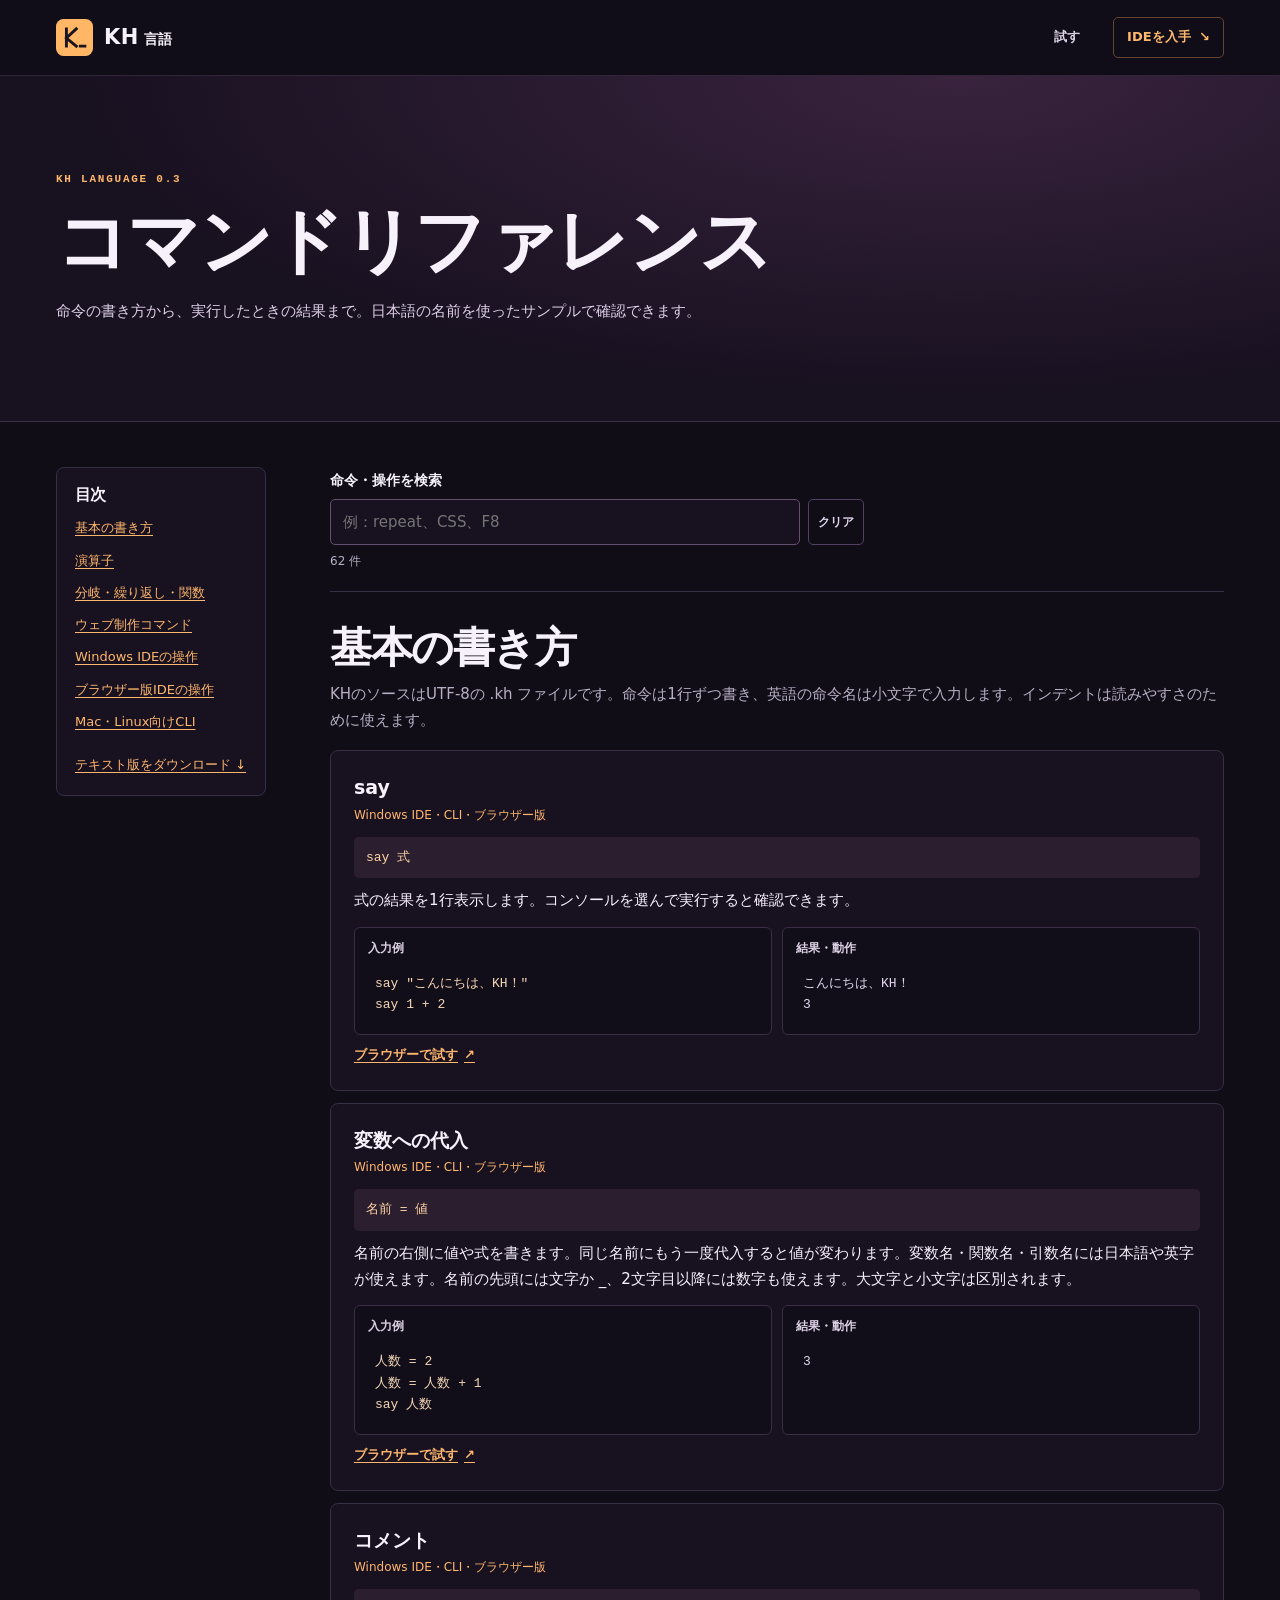
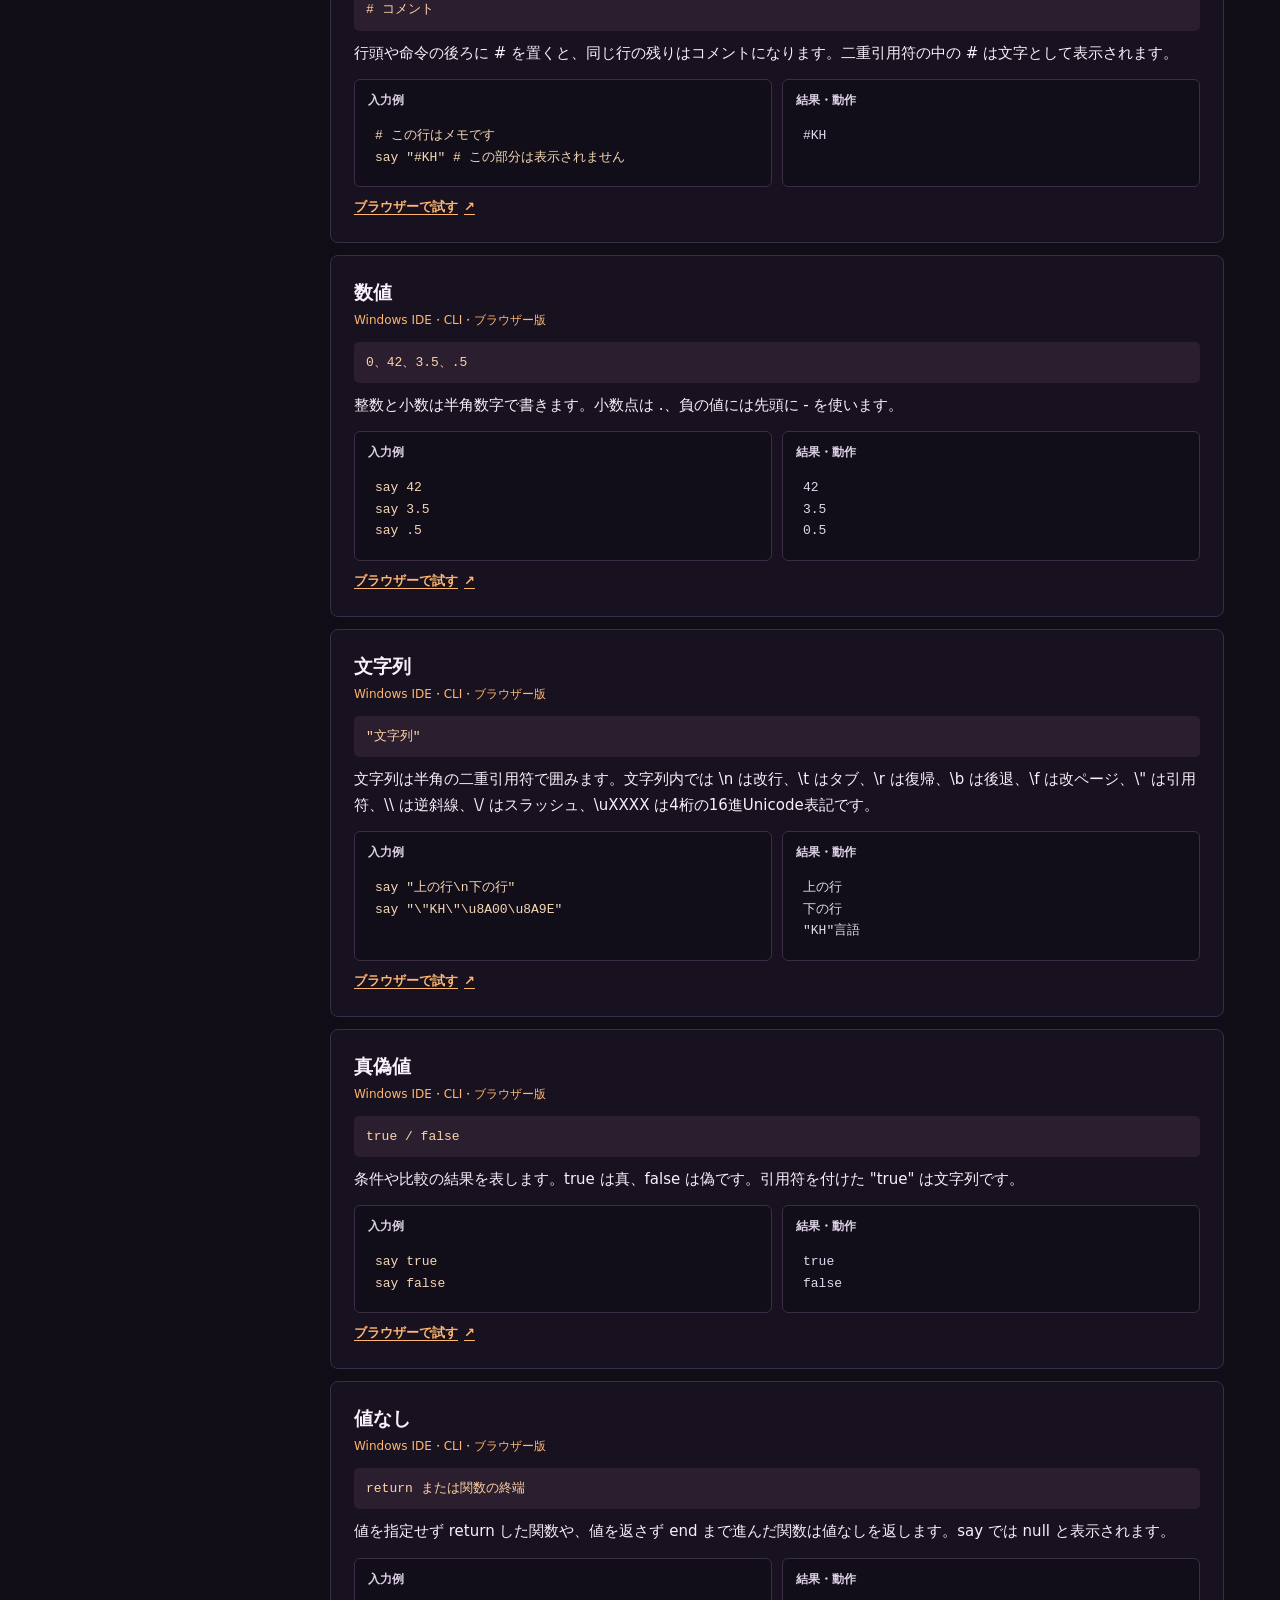
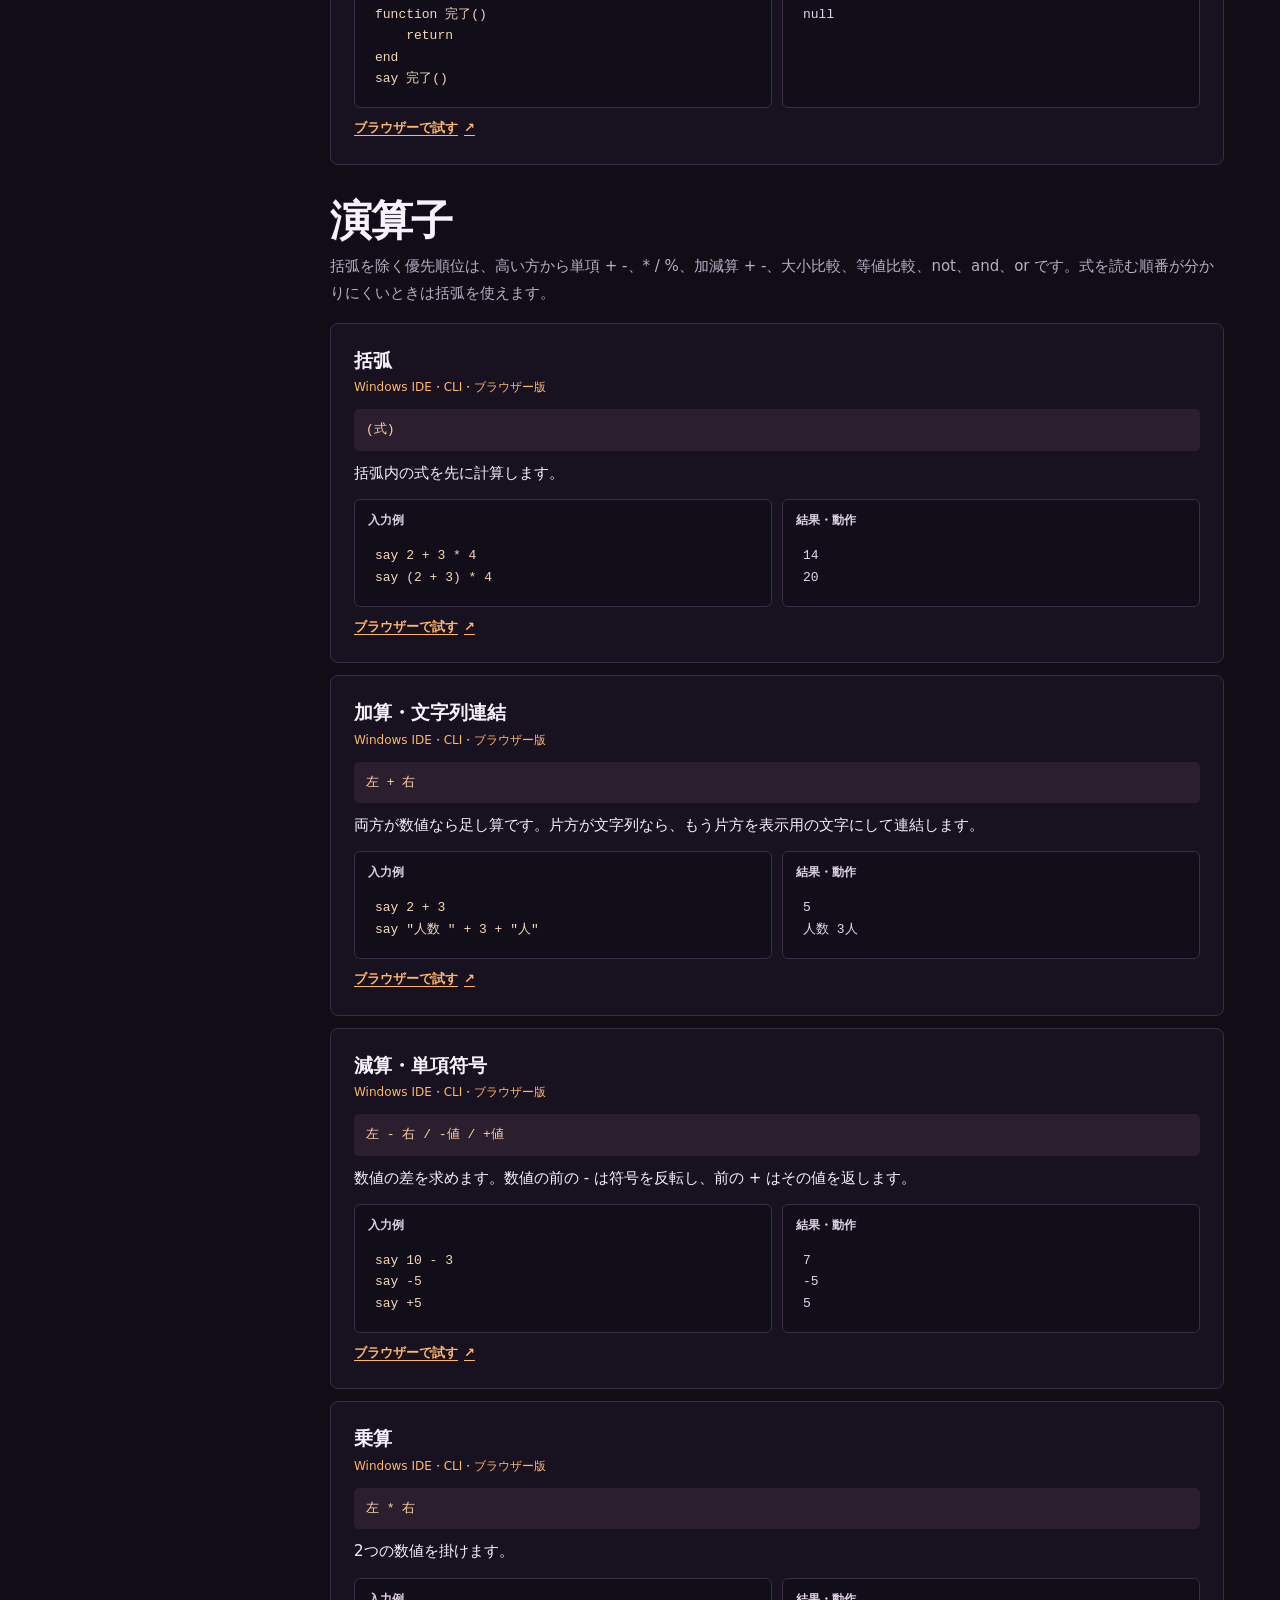
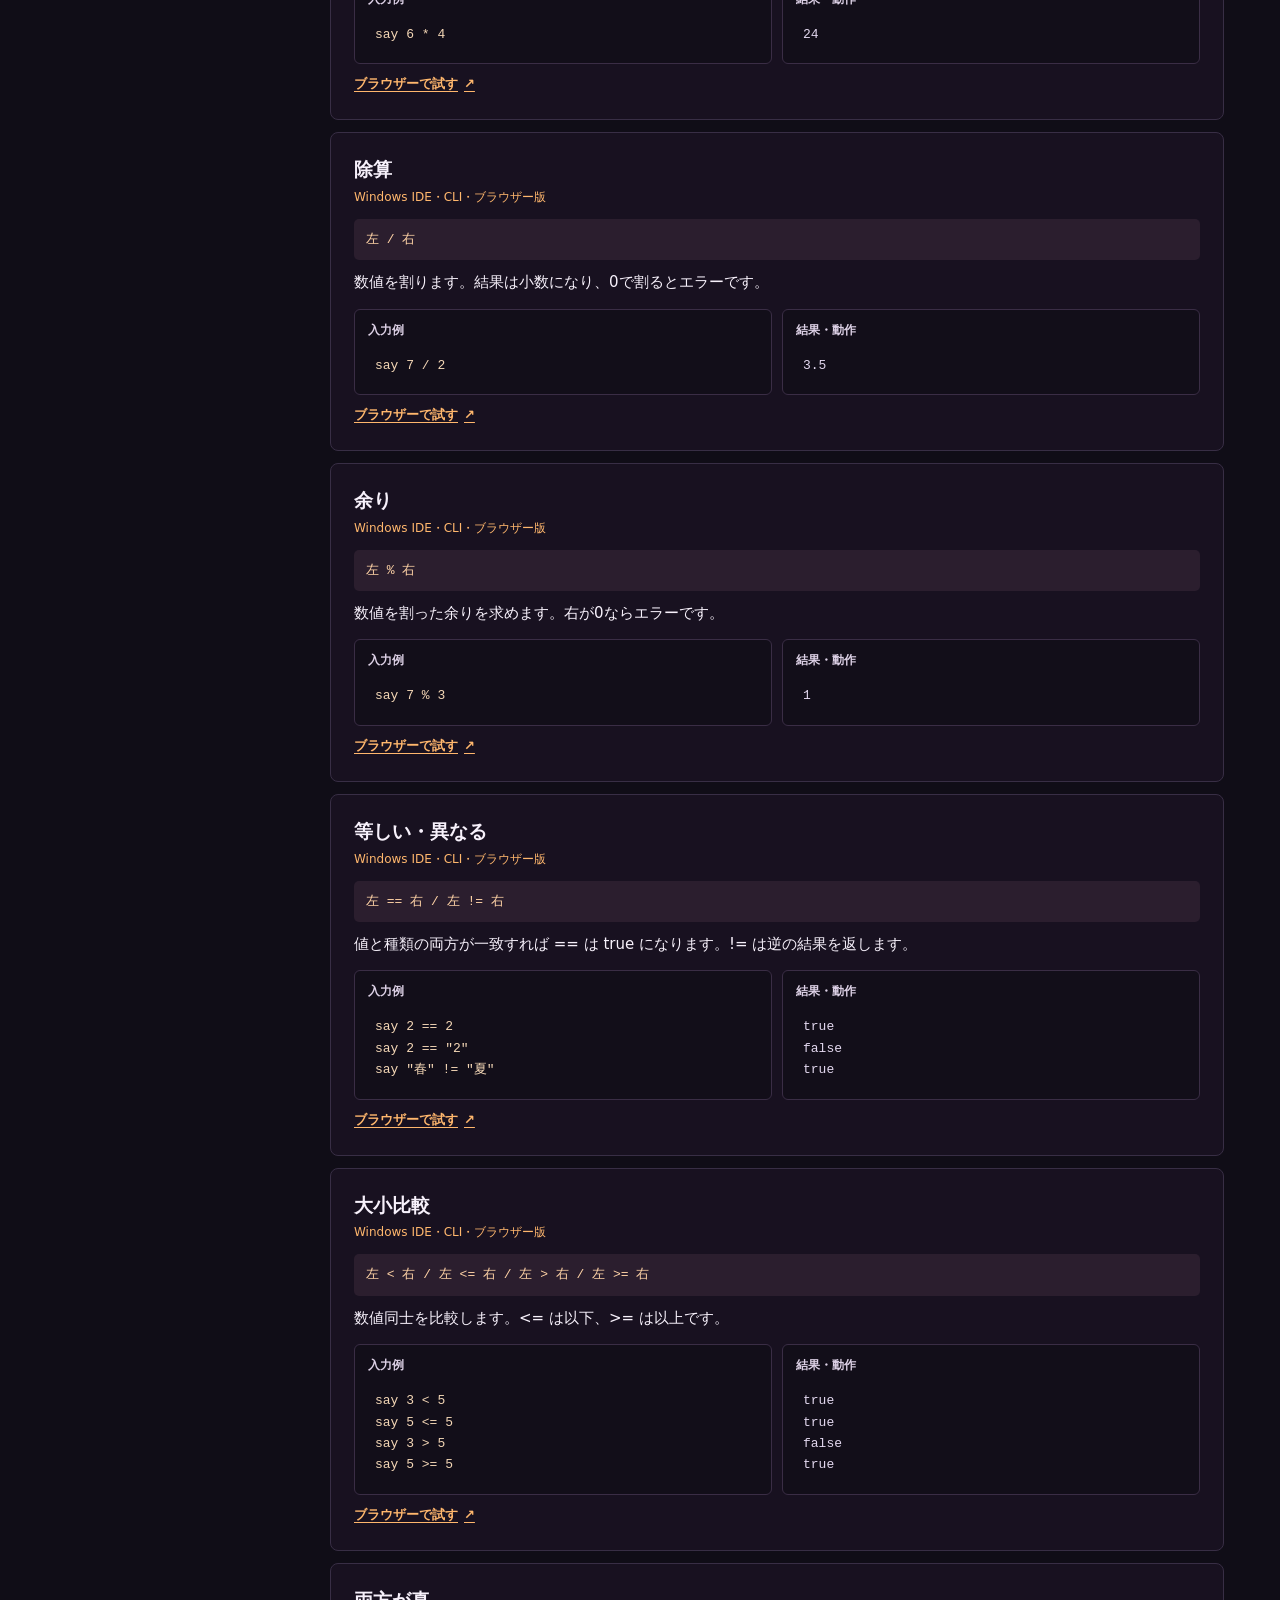
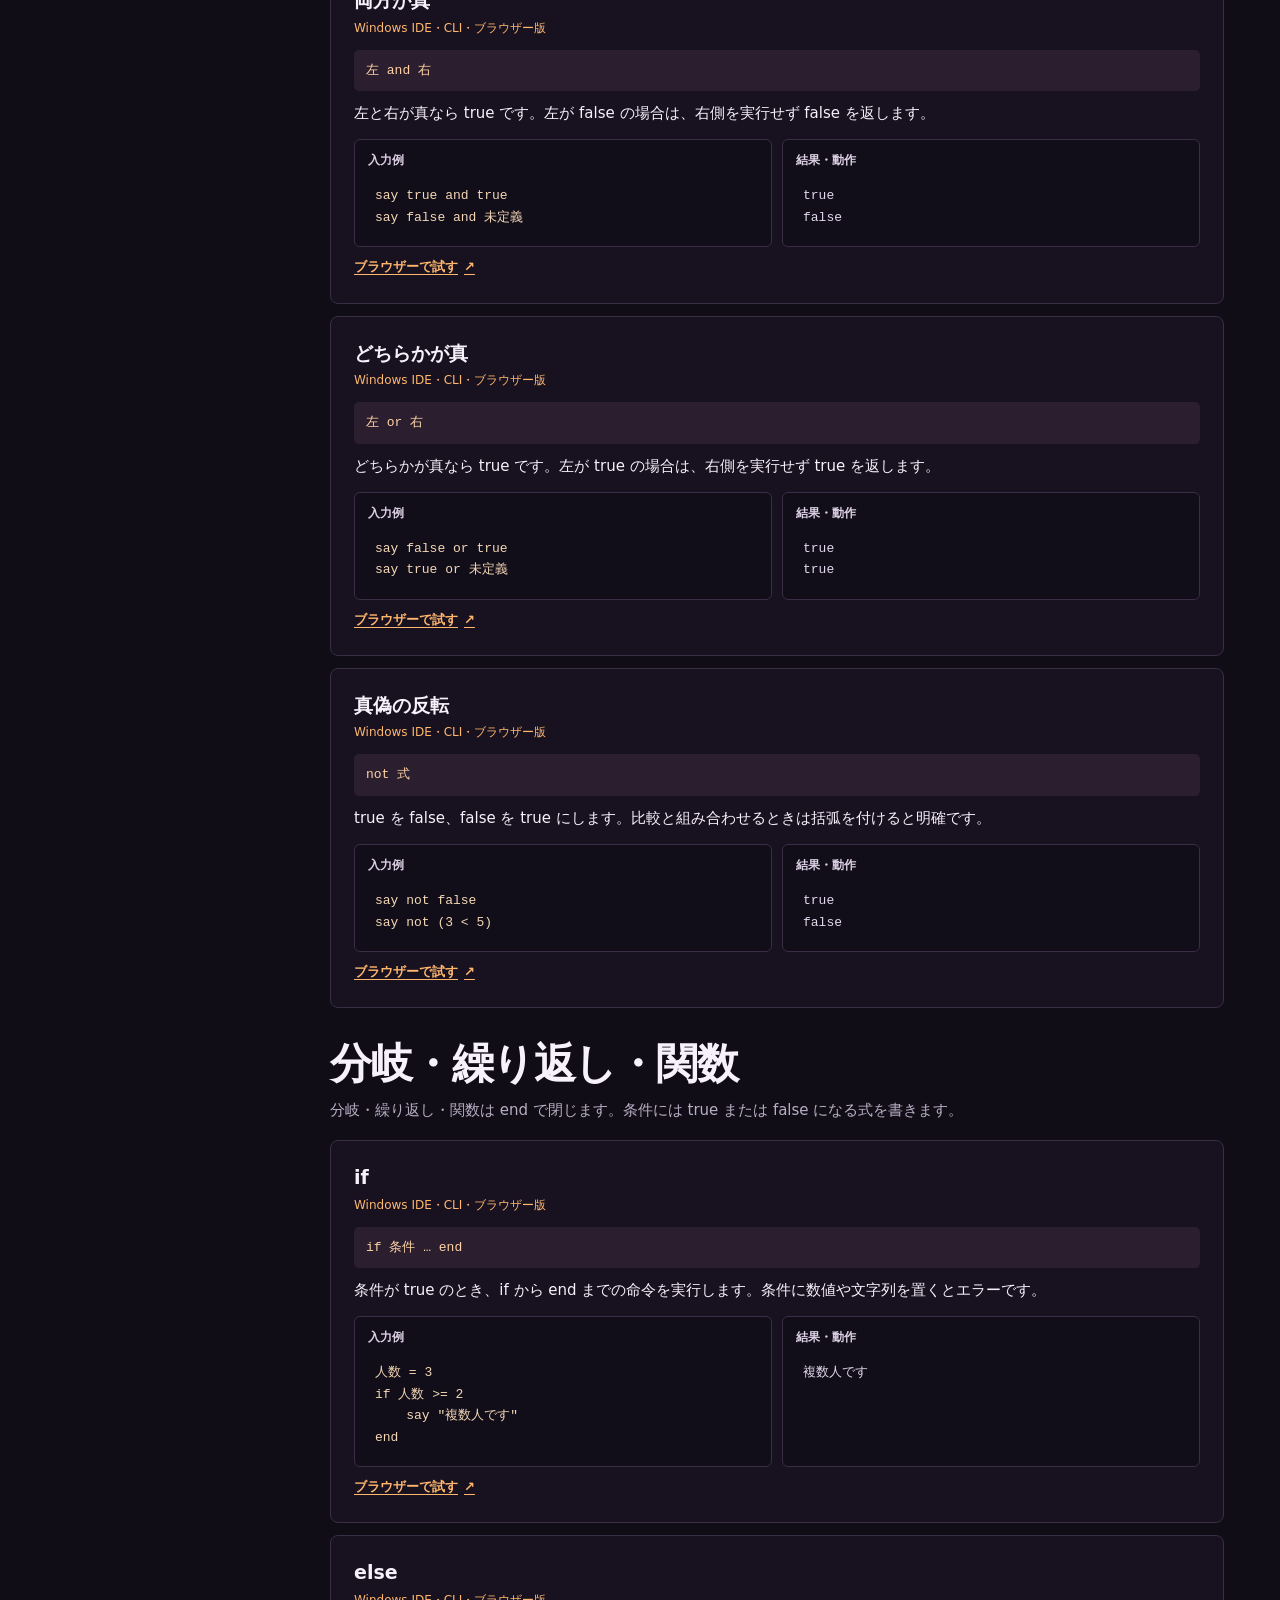
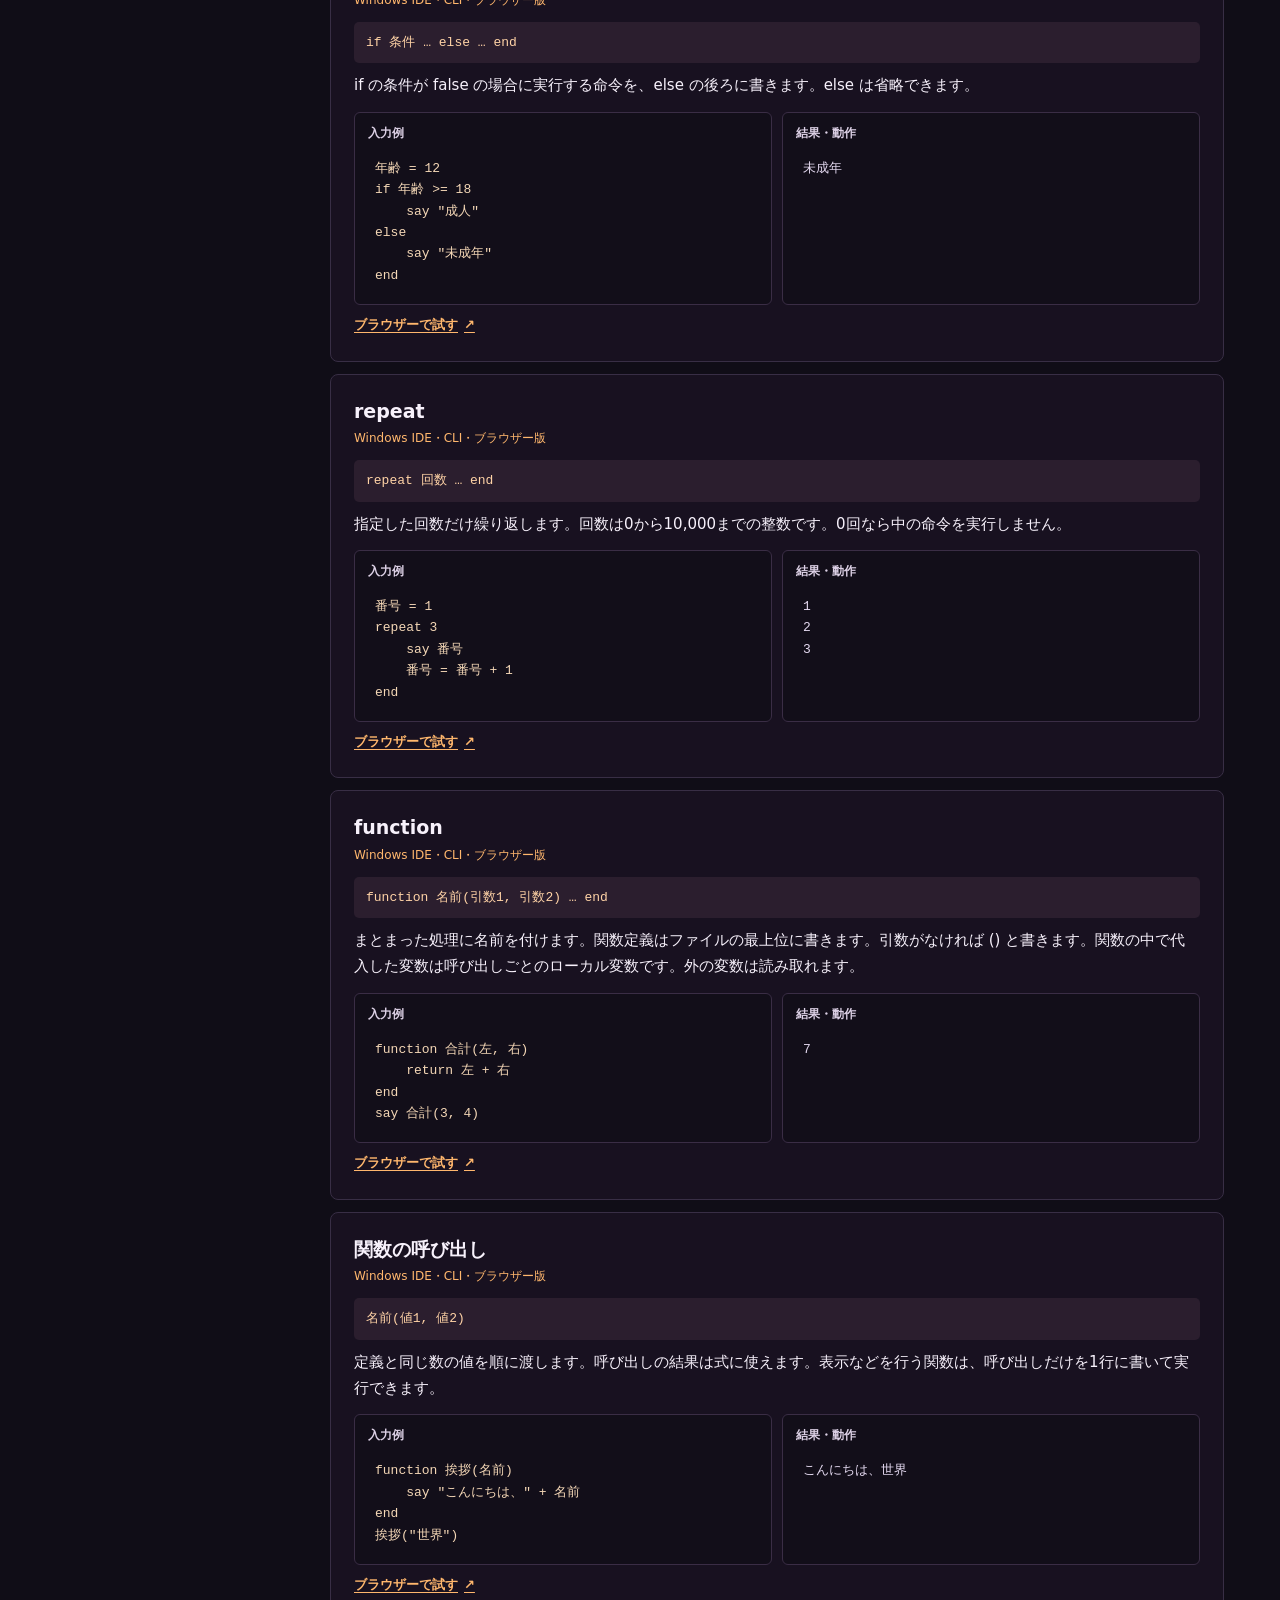
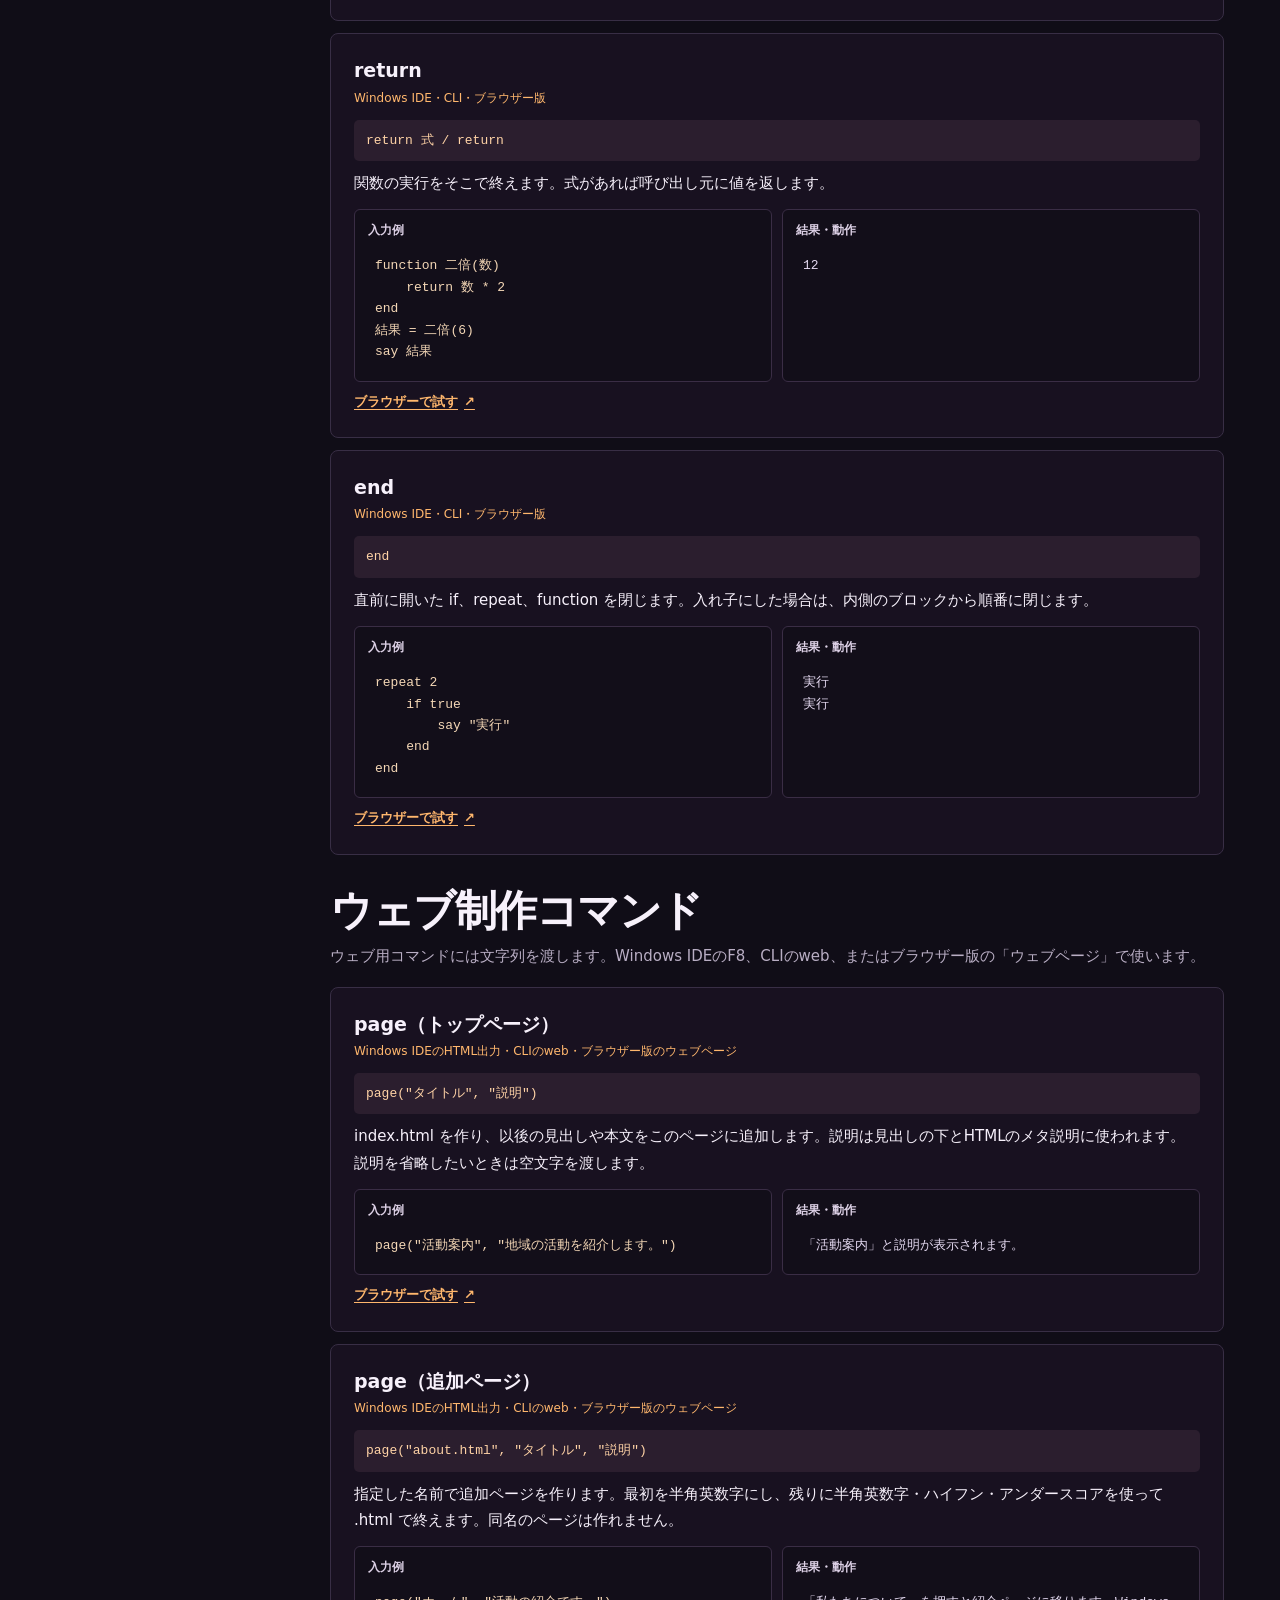
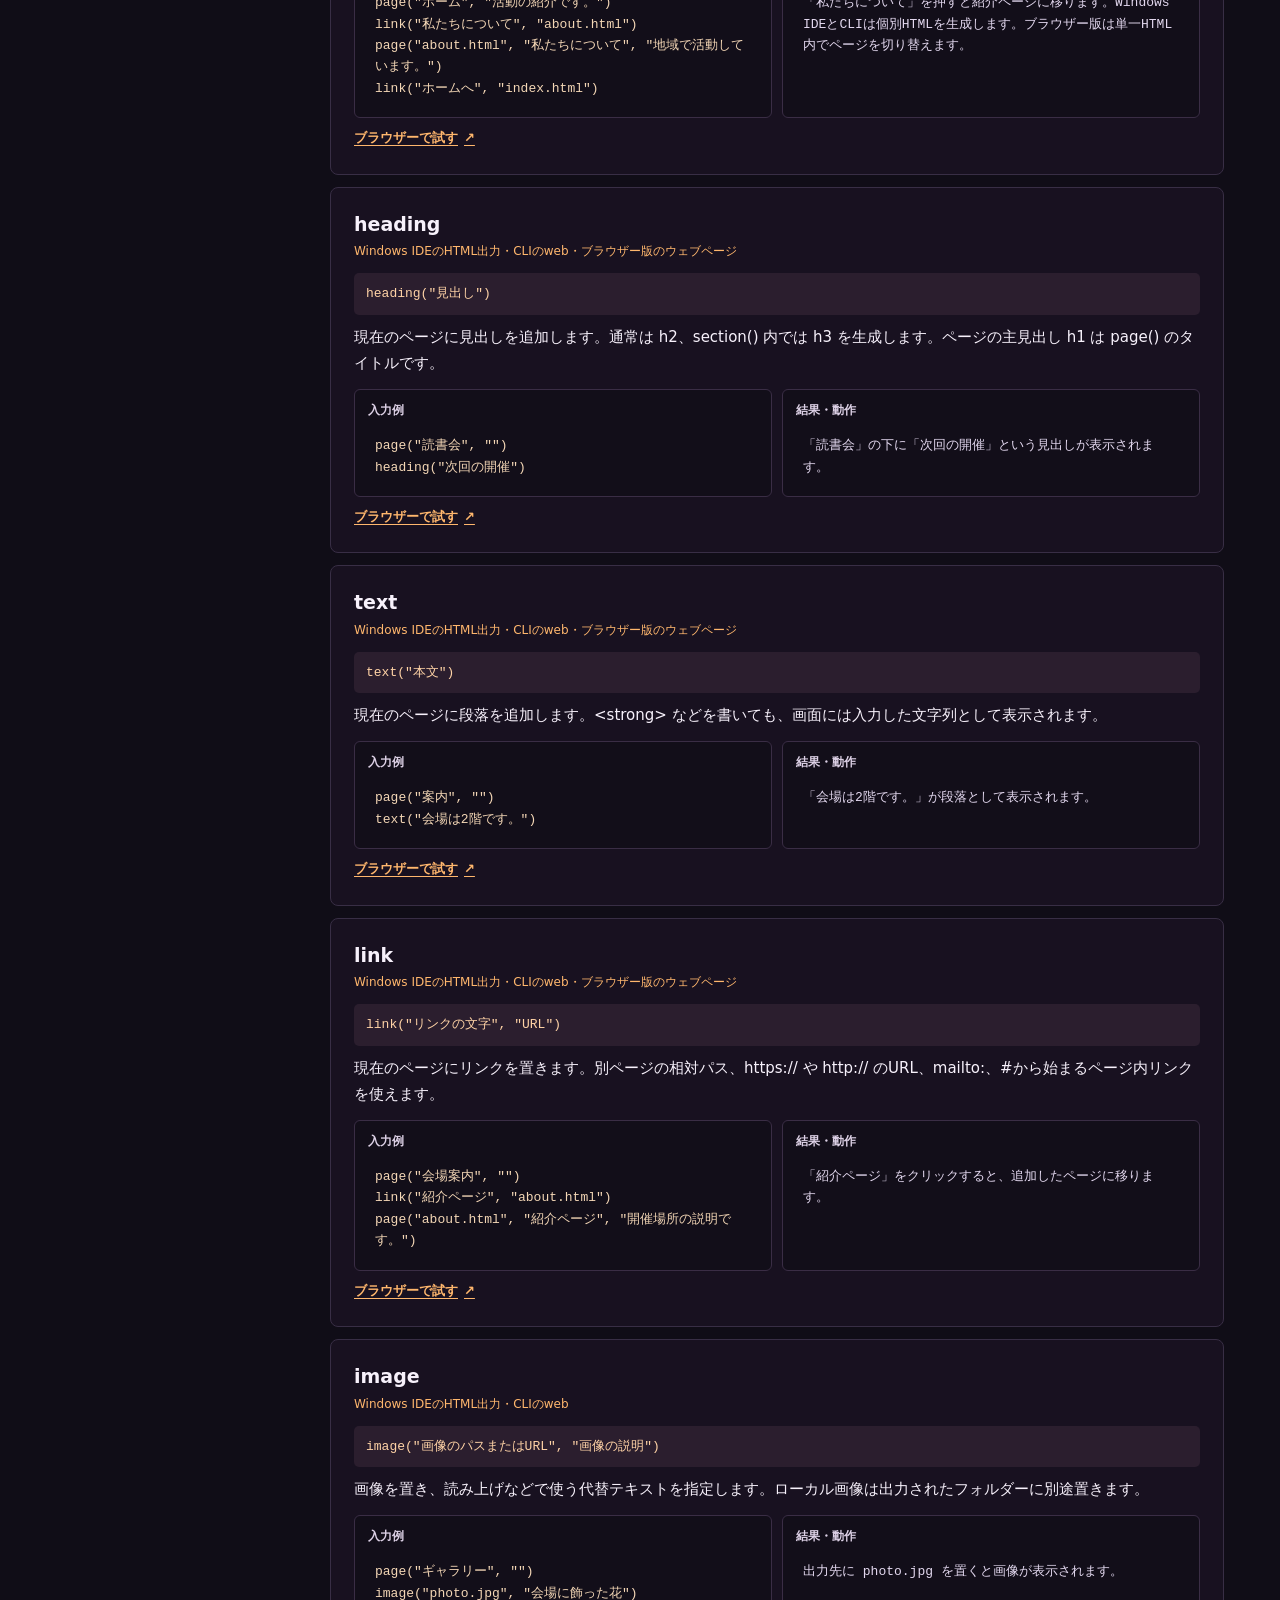
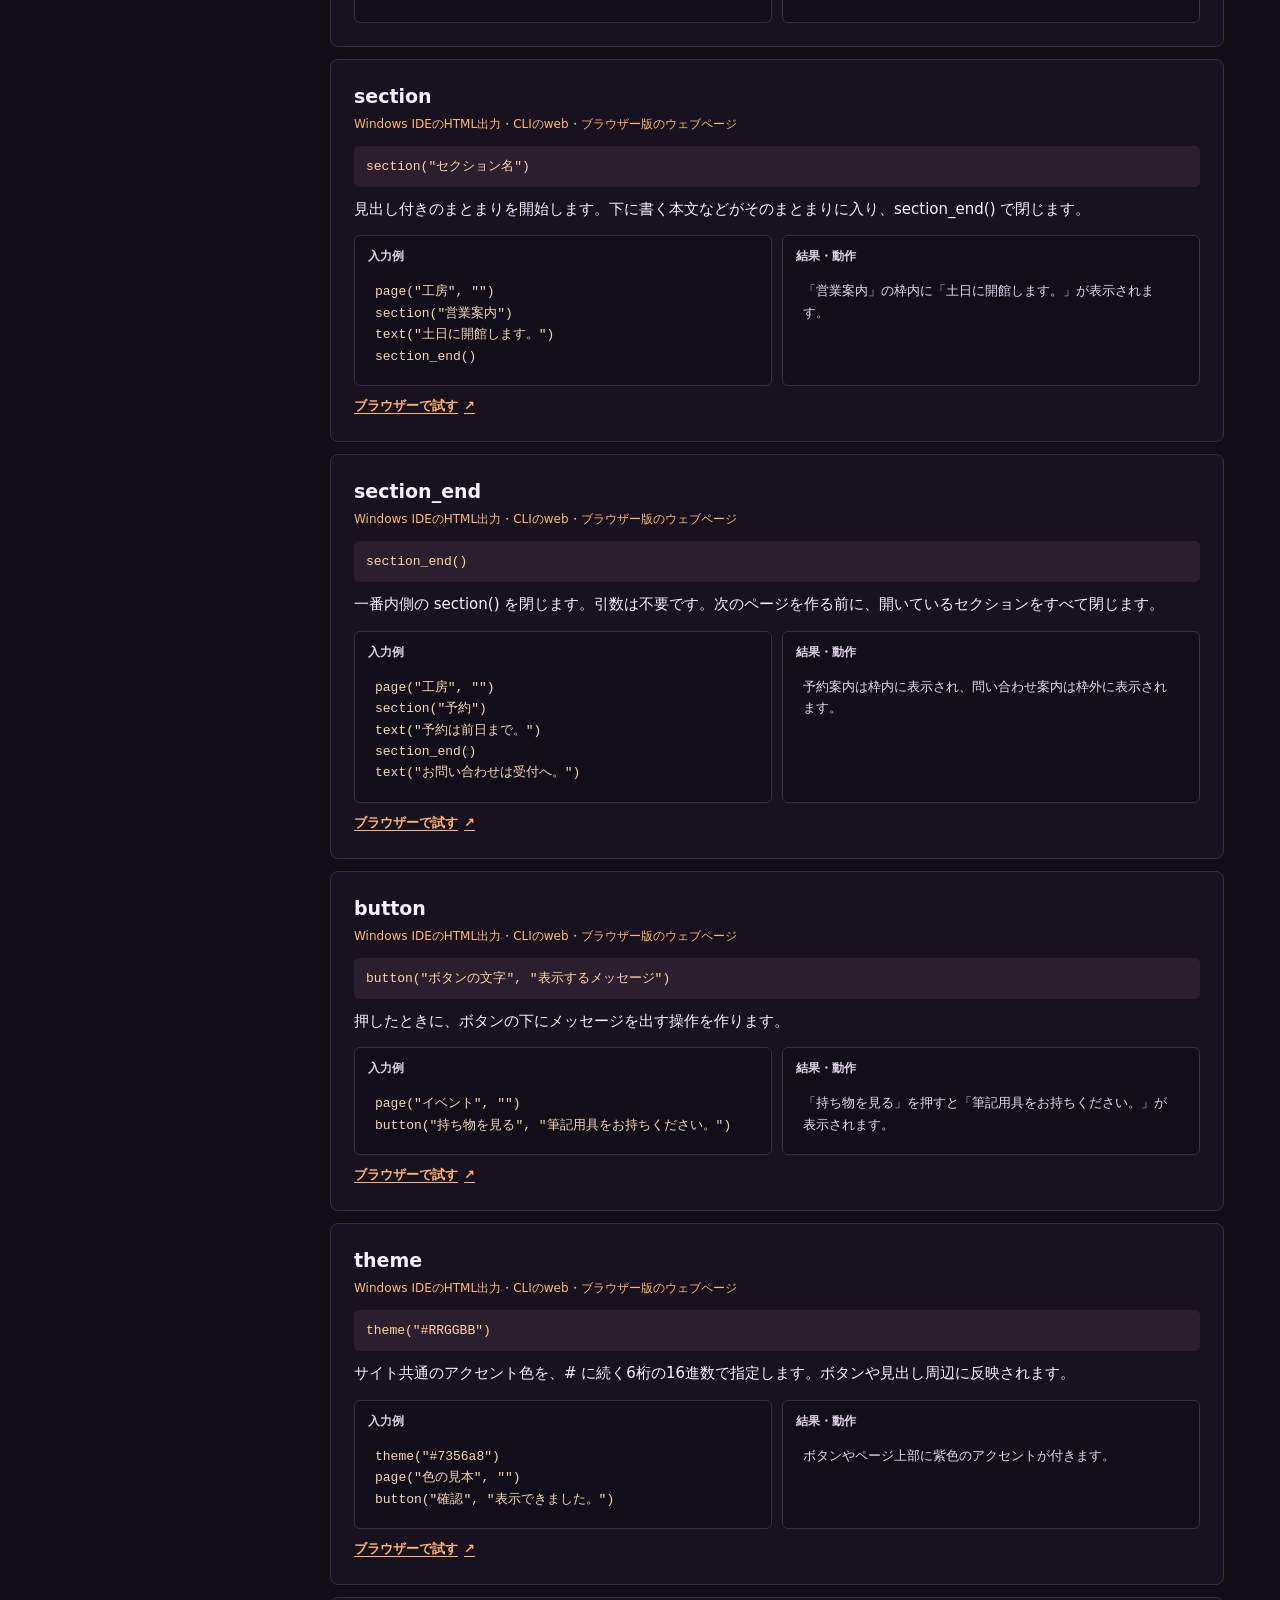
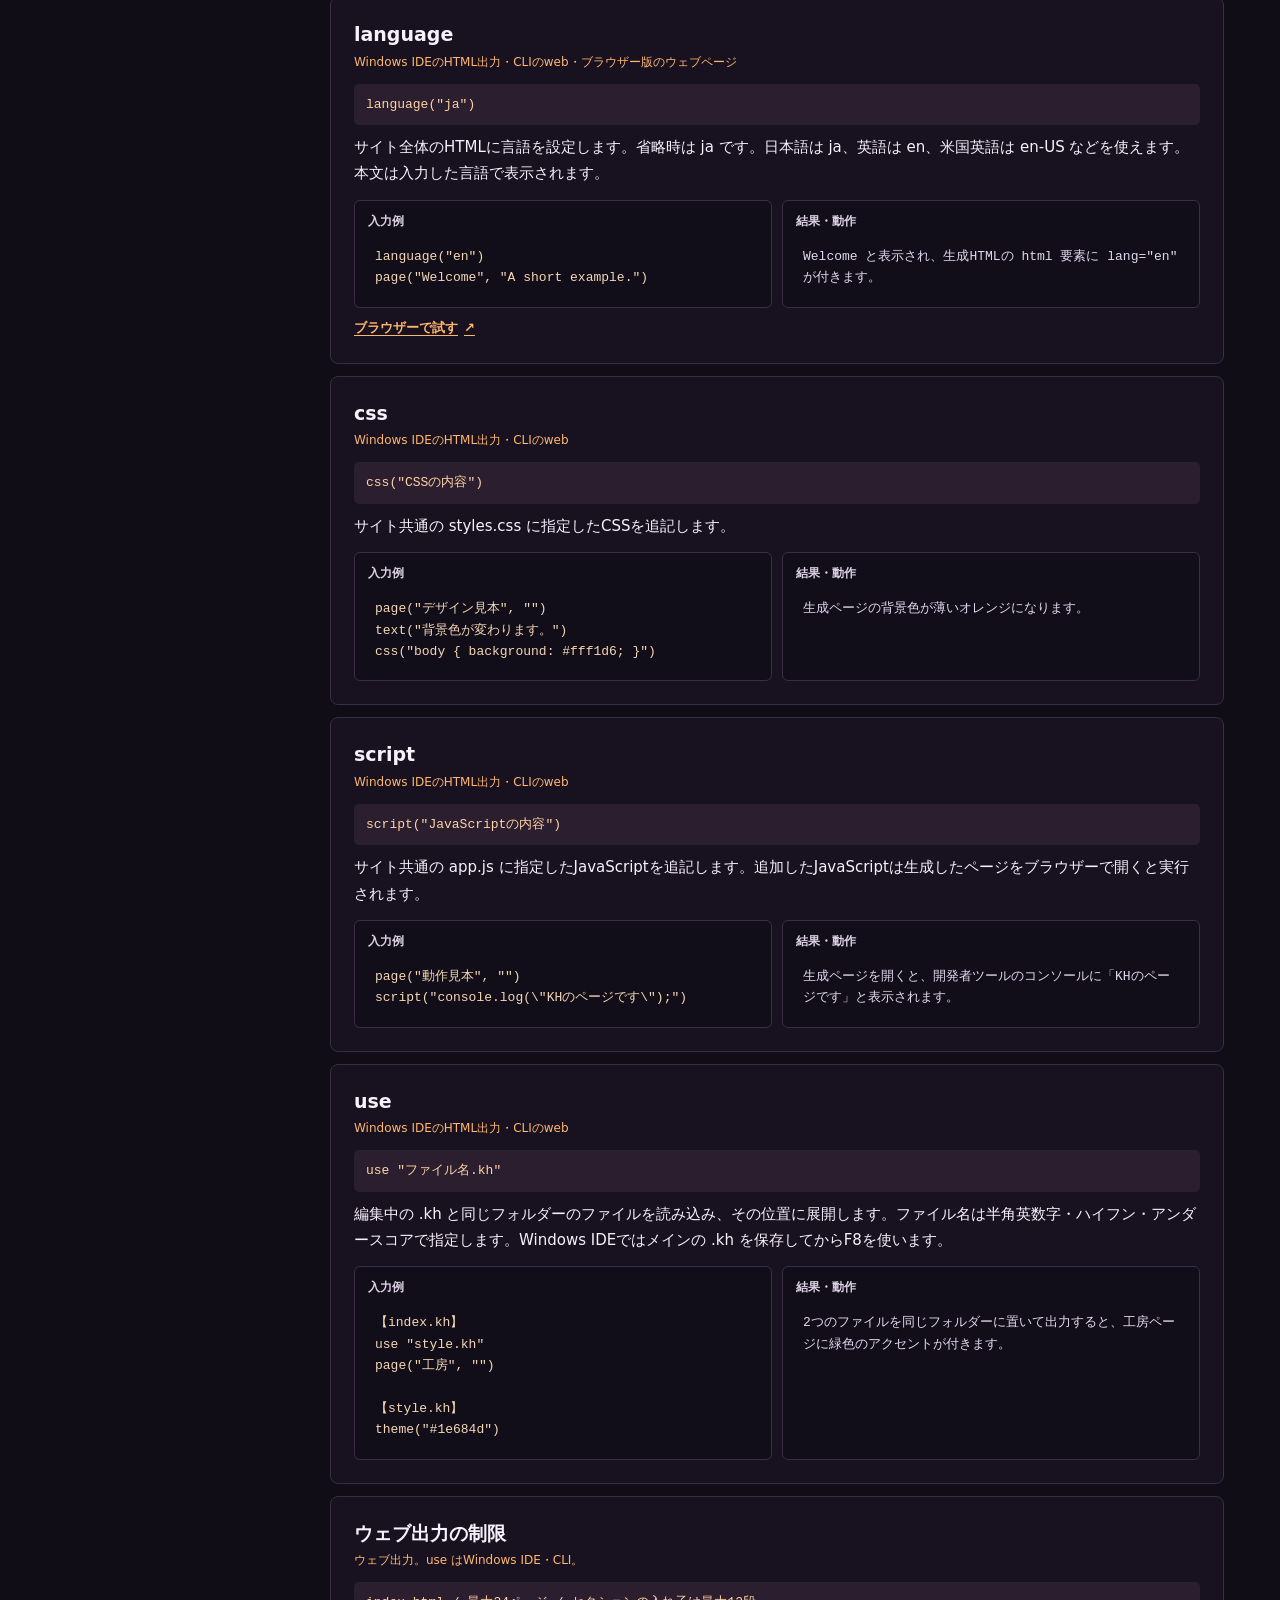
==== reference/index.html @ 3aae3b89 "Add files via upload" ====
<!doctype html>
<html lang="ja">
<head>
<meta charset="utf-8">
<meta name="viewport" content="width=device-width,initial-scale=1">
<meta name="theme-color" content="#100d17">
<title>コマンドリファレンスと使い方 | KH言語</title>
<meta name="description" content="KH言語の命令・演算子・Web制作コマンドを、書き方と実行結果付きで解説。Windows IDEとMac・Linux向けCLIの使い方も掲載。">
<link rel="canonical" href="https://uni-tadayasu.github.io/kh-language/reference/">
<meta property="og:type" content="website">
<meta property="og:title" content="コマンドリファレンスと使い方 | KH言語">
<meta property="og:description" content="KH言語の命令・演算子・Web制作コマンドを、書き方と実行結果付きで解説。Windows IDEとMac・Linux向けCLIの使い方も掲載。">
<meta property="og:url" content="https://uni-tadayasu.github.io/kh-language/reference/">
<meta property="og:image" content="https://uni-tadayasu.github.io/kh-language/assets/hero-prism.webp">
<meta name="twitter:card" content="summary_large_image">
<link rel="icon" href="../assets/kh.svg" type="image/svg+xml">
<link rel="stylesheet" href="../assets/site.css">
<link rel="stylesheet" href="../assets/reference.css">
<script defer src="../assets/reference.js"></script>
</head>
<body>
<a class="skip" href="#main">本文へ移動</a>
<header class="site-header" id="top"><div class="shell header-inner">
<a class="brand" href="../" aria-label="KH言語 トップ"><img src="../assets/kh.svg" width="37" height="37" alt=""><span>KH<span class="brand-ja">言語</span></span></a>
<nav aria-label="メインメニュー"><a href="../#playground">試す</a><a class="nav-download" href="../#download">IDEを入手 <span aria-hidden="true">↘</span></a></nav>
</div></header>
<main id="main">
<div class="ref-hero"><div class="shell">
<p class="label accent-label">KH LANGUAGE 0.3</p>
<h1>コマンドリファレンス</h1>
<p>命令の書き方から、実行したときの結果まで。日本語の名前を使ったサンプルで確認できます。</p>
</div></div>
<div class="shell ref-layout">
<aside class="ref-side" aria-label="リファレンスの目次">
<h2>目次</h2><ul><li><a href="#basics">基本の書き方</a></li><li><a href="#operators">演算子</a></li><li><a href="#control">分岐・繰り返し・関数</a></li><li><a href="#web">ウェブ制作コマンド</a></li><li><a href="#windows">Windows IDEの操作</a></li><li><a href="#browser">ブラウザー版IDEの操作</a></li><li><a href="#cli">Mac・Linux向けCLI</a></li></ul>
<a href="../downloads/KH_Command_Reference.txt" download>テキスト版をダウンロード <span aria-hidden="true">↓</span></a>
</aside>
<div class="ref-content">
<div id="ref-search-bar" class="ref-search" hidden>
<label for="ref-search">命令・操作を検索</label>
<div><input type="search" id="ref-search" placeholder="例：repeat、CSS、F8" autocomplete="off"><button class="tool-button" id="ref-clear" type="button">クリア</button></div>
<p id="ref-count" role="status" aria-live="polite"></p>
</div>
<section id="basics" data-group>
<h2>基本の書き方</h2><p class="ref-intro">KHのソースはUTF-8の .kh ファイルです。命令は1行ずつ書き、英語の命令名は小文字で入力します。インデントは読みやすさのために使えます。</p>
<article class="ref-entry" id="basics-1" data-entry>
  <h3><a href="#basics-1">say</a></h3>
  <p class="ref-scope">Windows IDE・CLI・ブラウザー版</p>
  <pre class="ref-syntax"><code>say 式</code></pre>
  <p class="ref-description">式の結果を1行表示します。コンソールを選んで実行すると確認できます。</p>
  <div class="ref-pair">
    <div><h4>入力例</h4><pre><code>say &quot;こんにちは、KH！&quot;
say 1 + 2</code></pre></div>
    <div><h4>結果・動作</h4><pre class="ref-result">こんにちは、KH！
3</pre></div>
  </div>
  <a class="ref-try" href="../?mode=console&amp;code=say+%22%E3%81%93%E3%82%93%E3%81%AB%E3%81%A1%E3%81%AF%E3%80%81KH%EF%BC%81%22%0Asay+1+%2B+2#playground">ブラウザーで試す <span aria-hidden="true">↗</span></a>
</article><article class="ref-entry" id="basics-2" data-entry>
  <h3><a href="#basics-2">変数への代入</a></h3>
  <p class="ref-scope">Windows IDE・CLI・ブラウザー版</p>
  <pre class="ref-syntax"><code>名前 = 値</code></pre>
  <p class="ref-description">名前の右側に値や式を書きます。同じ名前にもう一度代入すると値が変わります。変数名・関数名・引数名には日本語や英字が使えます。名前の先頭には文字か _、2文字目以降には数字も使えます。大文字と小文字は区別されます。</p>
  <div class="ref-pair">
    <div><h4>入力例</h4><pre><code>人数 = 2
人数 = 人数 + 1
say 人数</code></pre></div>
    <div><h4>結果・動作</h4><pre class="ref-result">3</pre></div>
  </div>
  <a class="ref-try" href="../?mode=console&amp;code=%E4%BA%BA%E6%95%B0+%3D+2%0A%E4%BA%BA%E6%95%B0+%3D+%E4%BA%BA%E6%95%B0+%2B+1%0Asay+%E4%BA%BA%E6%95%B0#playground">ブラウザーで試す <span aria-hidden="true">↗</span></a>
</article><article class="ref-entry" id="basics-3" data-entry>
  <h3><a href="#basics-3">コメント</a></h3>
  <p class="ref-scope">Windows IDE・CLI・ブラウザー版</p>
  <pre class="ref-syntax"><code># コメント</code></pre>
  <p class="ref-description">行頭や命令の後ろに # を置くと、同じ行の残りはコメントになります。二重引用符の中の # は文字として表示されます。</p>
  <div class="ref-pair">
    <div><h4>入力例</h4><pre><code># この行はメモです
say &quot;#KH&quot; # この部分は表示されません</code></pre></div>
    <div><h4>結果・動作</h4><pre class="ref-result">#KH</pre></div>
  </div>
  <a class="ref-try" href="../?mode=console&amp;code=%23+%E3%81%93%E3%81%AE%E8%A1%8C%E3%81%AF%E3%83%A1%E3%83%A2%E3%81%A7%E3%81%99%0Asay+%22%23KH%22+%23+%E3%81%93%E3%81%AE%E9%83%A8%E5%88%86%E3%81%AF%E8%A1%A8%E7%A4%BA%E3%81%95%E3%82%8C%E3%81%BE%E3%81%9B%E3%82%93#playground">ブラウザーで試す <span aria-hidden="true">↗</span></a>
</article><article class="ref-entry" id="basics-4" data-entry>
  <h3><a href="#basics-4">数値</a></h3>
  <p class="ref-scope">Windows IDE・CLI・ブラウザー版</p>
  <pre class="ref-syntax"><code>0、42、3.5、.5</code></pre>
  <p class="ref-description">整数と小数は半角数字で書きます。小数点は .、負の値には先頭に - を使います。</p>
  <div class="ref-pair">
    <div><h4>入力例</h4><pre><code>say 42
say 3.5
say .5</code></pre></div>
    <div><h4>結果・動作</h4><pre class="ref-result">42
3.5
0.5</pre></div>
  </div>
  <a class="ref-try" href="../?mode=console&amp;code=say+42%0Asay+3.5%0Asay+.5#playground">ブラウザーで試す <span aria-hidden="true">↗</span></a>
</article><article class="ref-entry" id="basics-5" data-entry>
  <h3><a href="#basics-5">文字列</a></h3>
  <p class="ref-scope">Windows IDE・CLI・ブラウザー版</p>
  <pre class="ref-syntax"><code>&quot;文字列&quot;</code></pre>
  <p class="ref-description">文字列は半角の二重引用符で囲みます。文字列内では \n は改行、\t はタブ、\r は復帰、\b は後退、\f は改ページ、\&quot; は引用符、\\ は逆斜線、\/ はスラッシュ、\uXXXX は4桁の16進Unicode表記です。</p>
  <div class="ref-pair">
    <div><h4>入力例</h4><pre><code>say &quot;上の行\n下の行&quot;
say &quot;\&quot;KH\&quot;\u8A00\u8A9E&quot;</code></pre></div>
    <div><h4>結果・動作</h4><pre class="ref-result">上の行
下の行
&quot;KH&quot;言語</pre></div>
  </div>
  <a class="ref-try" href="../?mode=console&amp;code=say+%22%E4%B8%8A%E3%81%AE%E8%A1%8C%5Cn%E4%B8%8B%E3%81%AE%E8%A1%8C%22%0Asay+%22%5C%22KH%5C%22%5Cu8A00%5Cu8A9E%22#playground">ブラウザーで試す <span aria-hidden="true">↗</span></a>
</article><article class="ref-entry" id="basics-6" data-entry>
  <h3><a href="#basics-6">真偽値</a></h3>
  <p class="ref-scope">Windows IDE・CLI・ブラウザー版</p>
  <pre class="ref-syntax"><code>true / false</code></pre>
  <p class="ref-description">条件や比較の結果を表します。true は真、false は偽です。引用符を付けた &quot;true&quot; は文字列です。</p>
  <div class="ref-pair">
    <div><h4>入力例</h4><pre><code>say true
say false</code></pre></div>
    <div><h4>結果・動作</h4><pre class="ref-result">true
false</pre></div>
  </div>
  <a class="ref-try" href="../?mode=console&amp;code=say+true%0Asay+false#playground">ブラウザーで試す <span aria-hidden="true">↗</span></a>
</article><article class="ref-entry" id="basics-7" data-entry>
  <h3><a href="#basics-7">値なし</a></h3>
  <p class="ref-scope">Windows IDE・CLI・ブラウザー版</p>
  <pre class="ref-syntax"><code>return または関数の終端</code></pre>
  <p class="ref-description">値を指定せず return した関数や、値を返さず end まで進んだ関数は値なしを返します。say では null と表示されます。</p>
  <div class="ref-pair">
    <div><h4>入力例</h4><pre><code>function 完了()
    return
end
say 完了()</code></pre></div>
    <div><h4>結果・動作</h4><pre class="ref-result">null</pre></div>
  </div>
  <a class="ref-try" href="../?mode=console&amp;code=function+%E5%AE%8C%E4%BA%86%28%29%0A++++return%0Aend%0Asay+%E5%AE%8C%E4%BA%86%28%29#playground">ブラウザーで試す <span aria-hidden="true">↗</span></a>
</article>
</section><section id="operators" data-group>
<h2>演算子</h2><p class="ref-intro">括弧を除く優先順位は、高い方から単項 + -、* / %、加減算 + -、大小比較、等値比較、not、and、or です。式を読む順番が分かりにくいときは括弧を使えます。</p>
<article class="ref-entry" id="operators-1" data-entry>
  <h3><a href="#operators-1">括弧</a></h3>
  <p class="ref-scope">Windows IDE・CLI・ブラウザー版</p>
  <pre class="ref-syntax"><code>(式)</code></pre>
  <p class="ref-description">括弧内の式を先に計算します。</p>
  <div class="ref-pair">
    <div><h4>入力例</h4><pre><code>say 2 + 3 * 4
say (2 + 3) * 4</code></pre></div>
    <div><h4>結果・動作</h4><pre class="ref-result">14
20</pre></div>
  </div>
  <a class="ref-try" href="../?mode=console&amp;code=say+2+%2B+3+%2A+4%0Asay+%282+%2B+3%29+%2A+4#playground">ブラウザーで試す <span aria-hidden="true">↗</span></a>
</article><article class="ref-entry" id="operators-2" data-entry>
  <h3><a href="#operators-2">加算・文字列連結</a></h3>
  <p class="ref-scope">Windows IDE・CLI・ブラウザー版</p>
  <pre class="ref-syntax"><code>左 + 右</code></pre>
  <p class="ref-description">両方が数値なら足し算です。片方が文字列なら、もう片方を表示用の文字にして連結します。</p>
  <div class="ref-pair">
    <div><h4>入力例</h4><pre><code>say 2 + 3
say &quot;人数 &quot; + 3 + &quot;人&quot;</code></pre></div>
    <div><h4>結果・動作</h4><pre class="ref-result">5
人数 3人</pre></div>
  </div>
  <a class="ref-try" href="../?mode=console&amp;code=say+2+%2B+3%0Asay+%22%E4%BA%BA%E6%95%B0+%22+%2B+3+%2B+%22%E4%BA%BA%22#playground">ブラウザーで試す <span aria-hidden="true">↗</span></a>
</article><article class="ref-entry" id="operators-3" data-entry>
  <h3><a href="#operators-3">減算・単項符号</a></h3>
  <p class="ref-scope">Windows IDE・CLI・ブラウザー版</p>
  <pre class="ref-syntax"><code>左 - 右 / -値 / +値</code></pre>
  <p class="ref-description">数値の差を求めます。数値の前の - は符号を反転し、前の + はその値を返します。</p>
  <div class="ref-pair">
    <div><h4>入力例</h4><pre><code>say 10 - 3
say -5
say +5</code></pre></div>
    <div><h4>結果・動作</h4><pre class="ref-result">7
-5
5</pre></div>
  </div>
  <a class="ref-try" href="../?mode=console&amp;code=say+10+-+3%0Asay+-5%0Asay+%2B5#playground">ブラウザーで試す <span aria-hidden="true">↗</span></a>
</article><article class="ref-entry" id="operators-4" data-entry>
  <h3><a href="#operators-4">乗算</a></h3>
  <p class="ref-scope">Windows IDE・CLI・ブラウザー版</p>
  <pre class="ref-syntax"><code>左 * 右</code></pre>
  <p class="ref-description">2つの数値を掛けます。</p>
  <div class="ref-pair">
    <div><h4>入力例</h4><pre><code>say 6 * 4</code></pre></div>
    <div><h4>結果・動作</h4><pre class="ref-result">24</pre></div>
  </div>
  <a class="ref-try" href="../?mode=console&amp;code=say+6+%2A+4#playground">ブラウザーで試す <span aria-hidden="true">↗</span></a>
</article><article class="ref-entry" id="operators-5" data-entry>
  <h3><a href="#operators-5">除算</a></h3>
  <p class="ref-scope">Windows IDE・CLI・ブラウザー版</p>
  <pre class="ref-syntax"><code>左 / 右</code></pre>
  <p class="ref-description">数値を割ります。結果は小数になり、0で割るとエラーです。</p>
  <div class="ref-pair">
    <div><h4>入力例</h4><pre><code>say 7 / 2</code></pre></div>
    <div><h4>結果・動作</h4><pre class="ref-result">3.5</pre></div>
  </div>
  <a class="ref-try" href="../?mode=console&amp;code=say+7+%2F+2#playground">ブラウザーで試す <span aria-hidden="true">↗</span></a>
</article><article class="ref-entry" id="operators-6" data-entry>
  <h3><a href="#operators-6">余り</a></h3>
  <p class="ref-scope">Windows IDE・CLI・ブラウザー版</p>
  <pre class="ref-syntax"><code>左 % 右</code></pre>
  <p class="ref-description">数値を割った余りを求めます。右が0ならエラーです。</p>
  <div class="ref-pair">
    <div><h4>入力例</h4><pre><code>say 7 % 3</code></pre></div>
    <div><h4>結果・動作</h4><pre class="ref-result">1</pre></div>
  </div>
  <a class="ref-try" href="../?mode=console&amp;code=say+7+%25+3#playground">ブラウザーで試す <span aria-hidden="true">↗</span></a>
</article><article class="ref-entry" id="operators-7" data-entry>
  <h3><a href="#operators-7">等しい・異なる</a></h3>
  <p class="ref-scope">Windows IDE・CLI・ブラウザー版</p>
  <pre class="ref-syntax"><code>左 == 右 / 左 != 右</code></pre>
  <p class="ref-description">値と種類の両方が一致すれば == は true になります。!= は逆の結果を返します。</p>
  <div class="ref-pair">
    <div><h4>入力例</h4><pre><code>say 2 == 2
say 2 == &quot;2&quot;
say &quot;春&quot; != &quot;夏&quot;</code></pre></div>
    <div><h4>結果・動作</h4><pre class="ref-result">true
false
true</pre></div>
  </div>
  <a class="ref-try" href="../?mode=console&amp;code=say+2+%3D%3D+2%0Asay+2+%3D%3D+%222%22%0Asay+%22%E6%98%A5%22+%21%3D+%22%E5%A4%8F%22#playground">ブラウザーで試す <span aria-hidden="true">↗</span></a>
</article><article class="ref-entry" id="operators-8" data-entry>
  <h3><a href="#operators-8">大小比較</a></h3>
  <p class="ref-scope">Windows IDE・CLI・ブラウザー版</p>
  <pre class="ref-syntax"><code>左 &lt; 右 / 左 &lt;= 右 / 左 &gt; 右 / 左 &gt;= 右</code></pre>
  <p class="ref-description">数値同士を比較します。&lt;= は以下、&gt;= は以上です。</p>
  <div class="ref-pair">
    <div><h4>入力例</h4><pre><code>say 3 &lt; 5
say 5 &lt;= 5
say 3 &gt; 5
say 5 &gt;= 5</code></pre></div>
    <div><h4>結果・動作</h4><pre class="ref-result">true
true
false
true</pre></div>
  </div>
  <a class="ref-try" href="../?mode=console&amp;code=say+3+%3C+5%0Asay+5+%3C%3D+5%0Asay+3+%3E+5%0Asay+5+%3E%3D+5#playground">ブラウザーで試す <span aria-hidden="true">↗</span></a>
</article><article class="ref-entry" id="operators-9" data-entry>
  <h3><a href="#operators-9">両方が真</a></h3>
  <p class="ref-scope">Windows IDE・CLI・ブラウザー版</p>
  <pre class="ref-syntax"><code>左 and 右</code></pre>
  <p class="ref-description">左と右が真なら true です。左が false の場合は、右側を実行せず false を返します。</p>
  <div class="ref-pair">
    <div><h4>入力例</h4><pre><code>say true and true
say false and 未定義</code></pre></div>
    <div><h4>結果・動作</h4><pre class="ref-result">true
false</pre></div>
  </div>
  <a class="ref-try" href="../?mode=console&amp;code=say+true+and+true%0Asay+false+and+%E6%9C%AA%E5%AE%9A%E7%BE%A9#playground">ブラウザーで試す <span aria-hidden="true">↗</span></a>
</article><article class="ref-entry" id="operators-10" data-entry>
  <h3><a href="#operators-10">どちらかが真</a></h3>
  <p class="ref-scope">Windows IDE・CLI・ブラウザー版</p>
  <pre class="ref-syntax"><code>左 or 右</code></pre>
  <p class="ref-description">どちらかが真なら true です。左が true の場合は、右側を実行せず true を返します。</p>
  <div class="ref-pair">
    <div><h4>入力例</h4><pre><code>say false or true
say true or 未定義</code></pre></div>
    <div><h4>結果・動作</h4><pre class="ref-result">true
true</pre></div>
  </div>
  <a class="ref-try" href="../?mode=console&amp;code=say+false+or+true%0Asay+true+or+%E6%9C%AA%E5%AE%9A%E7%BE%A9#playground">ブラウザーで試す <span aria-hidden="true">↗</span></a>
</article><article class="ref-entry" id="operators-11" data-entry>
  <h3><a href="#operators-11">真偽の反転</a></h3>
  <p class="ref-scope">Windows IDE・CLI・ブラウザー版</p>
  <pre class="ref-syntax"><code>not 式</code></pre>
  <p class="ref-description">true を false、false を true にします。比較と組み合わせるときは括弧を付けると明確です。</p>
  <div class="ref-pair">
    <div><h4>入力例</h4><pre><code>say not false
say not (3 &lt; 5)</code></pre></div>
    <div><h4>結果・動作</h4><pre class="ref-result">true
false</pre></div>
  </div>
  <a class="ref-try" href="../?mode=console&amp;code=say+not+false%0Asay+not+%283+%3C+5%29#playground">ブラウザーで試す <span aria-hidden="true">↗</span></a>
</article>
</section><section id="control" data-group>
<h2>分岐・繰り返し・関数</h2><p class="ref-intro">分岐・繰り返し・関数は end で閉じます。条件には true または false になる式を書きます。</p>
<article class="ref-entry" id="control-1" data-entry>
  <h3><a href="#control-1">if</a></h3>
  <p class="ref-scope">Windows IDE・CLI・ブラウザー版</p>
  <pre class="ref-syntax"><code>if 条件 … end</code></pre>
  <p class="ref-description">条件が true のとき、if から end までの命令を実行します。条件に数値や文字列を置くとエラーです。</p>
  <div class="ref-pair">
    <div><h4>入力例</h4><pre><code>人数 = 3
if 人数 &gt;= 2
    say &quot;複数人です&quot;
end</code></pre></div>
    <div><h4>結果・動作</h4><pre class="ref-result">複数人です</pre></div>
  </div>
  <a class="ref-try" href="../?mode=console&amp;code=%E4%BA%BA%E6%95%B0+%3D+3%0Aif+%E4%BA%BA%E6%95%B0+%3E%3D+2%0A++++say+%22%E8%A4%87%E6%95%B0%E4%BA%BA%E3%81%A7%E3%81%99%22%0Aend#playground">ブラウザーで試す <span aria-hidden="true">↗</span></a>
</article><article class="ref-entry" id="control-2" data-entry>
  <h3><a href="#control-2">else</a></h3>
  <p class="ref-scope">Windows IDE・CLI・ブラウザー版</p>
  <pre class="ref-syntax"><code>if 条件 … else … end</code></pre>
  <p class="ref-description">if の条件が false の場合に実行する命令を、else の後ろに書きます。else は省略できます。</p>
  <div class="ref-pair">
    <div><h4>入力例</h4><pre><code>年齢 = 12
if 年齢 &gt;= 18
    say &quot;成人&quot;
else
    say &quot;未成年&quot;
end</code></pre></div>
    <div><h4>結果・動作</h4><pre class="ref-result">未成年</pre></div>
  </div>
  <a class="ref-try" href="../?mode=console&amp;code=%E5%B9%B4%E9%BD%A2+%3D+12%0Aif+%E5%B9%B4%E9%BD%A2+%3E%3D+18%0A++++say+%22%E6%88%90%E4%BA%BA%22%0Aelse%0A++++say+%22%E6%9C%AA%E6%88%90%E5%B9%B4%22%0Aend#playground">ブラウザーで試す <span aria-hidden="true">↗</span></a>
</article><article class="ref-entry" id="control-3" data-entry>
  <h3><a href="#control-3">repeat</a></h3>
  <p class="ref-scope">Windows IDE・CLI・ブラウザー版</p>
  <pre class="ref-syntax"><code>repeat 回数 … end</code></pre>
  <p class="ref-description">指定した回数だけ繰り返します。回数は0から10,000までの整数です。0回なら中の命令を実行しません。</p>
  <div class="ref-pair">
    <div><h4>入力例</h4><pre><code>番号 = 1
repeat 3
    say 番号
    番号 = 番号 + 1
end</code></pre></div>
    <div><h4>結果・動作</h4><pre class="ref-result">1
2
3</pre></div>
  </div>
  <a class="ref-try" href="../?mode=console&amp;code=%E7%95%AA%E5%8F%B7+%3D+1%0Arepeat+3%0A++++say+%E7%95%AA%E5%8F%B7%0A++++%E7%95%AA%E5%8F%B7+%3D+%E7%95%AA%E5%8F%B7+%2B+1%0Aend#playground">ブラウザーで試す <span aria-hidden="true">↗</span></a>
</article><article class="ref-entry" id="control-4" data-entry>
  <h3><a href="#control-4">function</a></h3>
  <p class="ref-scope">Windows IDE・CLI・ブラウザー版</p>
  <pre class="ref-syntax"><code>function 名前(引数1, 引数2) … end</code></pre>
  <p class="ref-description">まとまった処理に名前を付けます。関数定義はファイルの最上位に書きます。引数がなければ () と書きます。関数の中で代入した変数は呼び出しごとのローカル変数です。外の変数は読み取れます。</p>
  <div class="ref-pair">
    <div><h4>入力例</h4><pre><code>function 合計(左, 右)
    return 左 + 右
end
say 合計(3, 4)</code></pre></div>
    <div><h4>結果・動作</h4><pre class="ref-result">7</pre></div>
  </div>
  <a class="ref-try" href="../?mode=console&amp;code=function+%E5%90%88%E8%A8%88%28%E5%B7%A6%2C+%E5%8F%B3%29%0A++++return+%E5%B7%A6+%2B+%E5%8F%B3%0Aend%0Asay+%E5%90%88%E8%A8%88%283%2C+4%29#playground">ブラウザーで試す <span aria-hidden="true">↗</span></a>
</article><article class="ref-entry" id="control-5" data-entry>
  <h3><a href="#control-5">関数の呼び出し</a></h3>
  <p class="ref-scope">Windows IDE・CLI・ブラウザー版</p>
  <pre class="ref-syntax"><code>名前(値1, 値2)</code></pre>
  <p class="ref-description">定義と同じ数の値を順に渡します。呼び出しの結果は式に使えます。表示などを行う関数は、呼び出しだけを1行に書いて実行できます。</p>
  <div class="ref-pair">
    <div><h4>入力例</h4><pre><code>function 挨拶(名前)
    say &quot;こんにちは、&quot; + 名前
end
挨拶(&quot;世界&quot;)</code></pre></div>
    <div><h4>結果・動作</h4><pre class="ref-result">こんにちは、世界</pre></div>
  </div>
  <a class="ref-try" href="../?mode=console&amp;code=function+%E6%8C%A8%E6%8B%B6%28%E5%90%8D%E5%89%8D%29%0A++++say+%22%E3%81%93%E3%82%93%E3%81%AB%E3%81%A1%E3%81%AF%E3%80%81%22+%2B+%E5%90%8D%E5%89%8D%0Aend%0A%E6%8C%A8%E6%8B%B6%28%22%E4%B8%96%E7%95%8C%22%29#playground">ブラウザーで試す <span aria-hidden="true">↗</span></a>
</article><article class="ref-entry" id="control-6" data-entry>
  <h3><a href="#control-6">return</a></h3>
  <p class="ref-scope">Windows IDE・CLI・ブラウザー版</p>
  <pre class="ref-syntax"><code>return 式 / return</code></pre>
  <p class="ref-description">関数の実行をそこで終えます。式があれば呼び出し元に値を返します。</p>
  <div class="ref-pair">
    <div><h4>入力例</h4><pre><code>function 二倍(数)
    return 数 * 2
end
結果 = 二倍(6)
say 結果</code></pre></div>
    <div><h4>結果・動作</h4><pre class="ref-result">12</pre></div>
  </div>
  <a class="ref-try" href="../?mode=console&amp;code=function+%E4%BA%8C%E5%80%8D%28%E6%95%B0%29%0A++++return+%E6%95%B0+%2A+2%0Aend%0A%E7%B5%90%E6%9E%9C+%3D+%E4%BA%8C%E5%80%8D%286%29%0Asay+%E7%B5%90%E6%9E%9C#playground">ブラウザーで試す <span aria-hidden="true">↗</span></a>
</article><article class="ref-entry" id="control-7" data-entry>
  <h3><a href="#control-7">end</a></h3>
  <p class="ref-scope">Windows IDE・CLI・ブラウザー版</p>
  <pre class="ref-syntax"><code>end</code></pre>
  <p class="ref-description">直前に開いた if、repeat、function を閉じます。入れ子にした場合は、内側のブロックから順番に閉じます。</p>
  <div class="ref-pair">
    <div><h4>入力例</h4><pre><code>repeat 2
    if true
        say &quot;実行&quot;
    end
end</code></pre></div>
    <div><h4>結果・動作</h4><pre class="ref-result">実行
実行</pre></div>
  </div>
  <a class="ref-try" href="../?mode=console&amp;code=repeat+2%0A++++if+true%0A++++++++say+%22%E5%AE%9F%E8%A1%8C%22%0A++++end%0Aend#playground">ブラウザーで試す <span aria-hidden="true">↗</span></a>
</article>
</section><section id="web" data-group>
<h2>ウェブ制作コマンド</h2><p class="ref-intro">ウェブ用コマンドには文字列を渡します。Windows IDEのF8、CLIのweb、またはブラウザー版の「ウェブページ」で使います。</p>
<article class="ref-entry" id="web-1" data-entry>
  <h3><a href="#web-1">page（トップページ）</a></h3>
  <p class="ref-scope">Windows IDEのHTML出力・CLIのweb・ブラウザー版のウェブページ</p>
  <pre class="ref-syntax"><code>page(&quot;タイトル&quot;, &quot;説明&quot;)</code></pre>
  <p class="ref-description">index.html を作り、以後の見出しや本文をこのページに追加します。説明は見出しの下とHTMLのメタ説明に使われます。説明を省略したいときは空文字を渡します。</p>
  <div class="ref-pair">
    <div><h4>入力例</h4><pre><code>page(&quot;活動案内&quot;, &quot;地域の活動を紹介します。&quot;)</code></pre></div>
    <div><h4>結果・動作</h4><pre class="ref-result">「活動案内」と説明が表示されます。</pre></div>
  </div>
  <a class="ref-try" href="../?mode=web&amp;code=page%28%22%E6%B4%BB%E5%8B%95%E6%A1%88%E5%86%85%22%2C+%22%E5%9C%B0%E5%9F%9F%E3%81%AE%E6%B4%BB%E5%8B%95%E3%82%92%E7%B4%B9%E4%BB%8B%E3%81%97%E3%81%BE%E3%81%99%E3%80%82%22%29#playground">ブラウザーで試す <span aria-hidden="true">↗</span></a>
</article><article class="ref-entry" id="web-2" data-entry>
  <h3><a href="#web-2">page（追加ページ）</a></h3>
  <p class="ref-scope">Windows IDEのHTML出力・CLIのweb・ブラウザー版のウェブページ</p>
  <pre class="ref-syntax"><code>page(&quot;about.html&quot;, &quot;タイトル&quot;, &quot;説明&quot;)</code></pre>
  <p class="ref-description">指定した名前で追加ページを作ります。最初を半角英数字にし、残りに半角英数字・ハイフン・アンダースコアを使って .html で終えます。同名のページは作れません。</p>
  <div class="ref-pair">
    <div><h4>入力例</h4><pre><code>page(&quot;ホーム&quot;, &quot;活動の紹介です。&quot;)
link(&quot;私たちについて&quot;, &quot;about.html&quot;)
page(&quot;about.html&quot;, &quot;私たちについて&quot;, &quot;地域で活動しています。&quot;)
link(&quot;ホームへ&quot;, &quot;index.html&quot;)</code></pre></div>
    <div><h4>結果・動作</h4><pre class="ref-result">「私たちについて」を押すと紹介ページに移ります。Windows IDEとCLIは個別HTMLを生成します。ブラウザー版は単一HTML内でページを切り替えます。</pre></div>
  </div>
  <a class="ref-try" href="../?mode=web&amp;code=page%28%22%E3%83%9B%E3%83%BC%E3%83%A0%22%2C+%22%E6%B4%BB%E5%8B%95%E3%81%AE%E7%B4%B9%E4%BB%8B%E3%81%A7%E3%81%99%E3%80%82%22%29%0Alink%28%22%E7%A7%81%E3%81%9F%E3%81%A1%E3%81%AB%E3%81%A4%E3%81%84%E3%81%A6%22%2C+%22about.html%22%29%0Apage%28%22about.html%22%2C+%22%E7%A7%81%E3%81%9F%E3%81%A1%E3%81%AB%E3%81%A4%E3%81%84%E3%81%A6%22%2C+%22%E5%9C%B0%E5%9F%9F%E3%81%A7%E6%B4%BB%E5%8B%95%E3%81%97%E3%81%A6%E3%81%84%E3%81%BE%E3%81%99%E3%80%82%22%29%0Alink%28%22%E3%83%9B%E3%83%BC%E3%83%A0%E3%81%B8%22%2C+%22index.html%22%29#playground">ブラウザーで試す <span aria-hidden="true">↗</span></a>
</article><article class="ref-entry" id="web-3" data-entry>
  <h3><a href="#web-3">heading</a></h3>
  <p class="ref-scope">Windows IDEのHTML出力・CLIのweb・ブラウザー版のウェブページ</p>
  <pre class="ref-syntax"><code>heading(&quot;見出し&quot;)</code></pre>
  <p class="ref-description">現在のページに見出しを追加します。通常は h2、section() 内では h3 を生成します。ページの主見出し h1 は page() のタイトルです。</p>
  <div class="ref-pair">
    <div><h4>入力例</h4><pre><code>page(&quot;読書会&quot;, &quot;&quot;)
heading(&quot;次回の開催&quot;)</code></pre></div>
    <div><h4>結果・動作</h4><pre class="ref-result">「読書会」の下に「次回の開催」という見出しが表示されます。</pre></div>
  </div>
  <a class="ref-try" href="../?mode=web&amp;code=page%28%22%E8%AA%AD%E6%9B%B8%E4%BC%9A%22%2C+%22%22%29%0Aheading%28%22%E6%AC%A1%E5%9B%9E%E3%81%AE%E9%96%8B%E5%82%AC%22%29#playground">ブラウザーで試す <span aria-hidden="true">↗</span></a>
</article><article class="ref-entry" id="web-4" data-entry>
  <h3><a href="#web-4">text</a></h3>
  <p class="ref-scope">Windows IDEのHTML出力・CLIのweb・ブラウザー版のウェブページ</p>
  <pre class="ref-syntax"><code>text(&quot;本文&quot;)</code></pre>
  <p class="ref-description">現在のページに段落を追加します。&lt;strong&gt; などを書いても、画面には入力した文字列として表示されます。</p>
  <div class="ref-pair">
    <div><h4>入力例</h4><pre><code>page(&quot;案内&quot;, &quot;&quot;)
text(&quot;会場は2階です。&quot;)</code></pre></div>
    <div><h4>結果・動作</h4><pre class="ref-result">「会場は2階です。」が段落として表示されます。</pre></div>
  </div>
  <a class="ref-try" href="../?mode=web&amp;code=page%28%22%E6%A1%88%E5%86%85%22%2C+%22%22%29%0Atext%28%22%E4%BC%9A%E5%A0%B4%E3%81%AF2%E9%9A%8E%E3%81%A7%E3%81%99%E3%80%82%22%29#playground">ブラウザーで試す <span aria-hidden="true">↗</span></a>
</article><article class="ref-entry" id="web-5" data-entry>
  <h3><a href="#web-5">link</a></h3>
  <p class="ref-scope">Windows IDEのHTML出力・CLIのweb・ブラウザー版のウェブページ</p>
  <pre class="ref-syntax"><code>link(&quot;リンクの文字&quot;, &quot;URL&quot;)</code></pre>
  <p class="ref-description">現在のページにリンクを置きます。別ページの相対パス、https:// や http:// のURL、mailto:、#から始まるページ内リンクを使えます。</p>
  <div class="ref-pair">
    <div><h4>入力例</h4><pre><code>page(&quot;会場案内&quot;, &quot;&quot;)
link(&quot;紹介ページ&quot;, &quot;about.html&quot;)
page(&quot;about.html&quot;, &quot;紹介ページ&quot;, &quot;開催場所の説明です。&quot;)</code></pre></div>
    <div><h4>結果・動作</h4><pre class="ref-result">「紹介ページ」をクリックすると、追加したページに移ります。</pre></div>
  </div>
  <a class="ref-try" href="../?mode=web&amp;code=page%28%22%E4%BC%9A%E5%A0%B4%E6%A1%88%E5%86%85%22%2C+%22%22%29%0Alink%28%22%E7%B4%B9%E4%BB%8B%E3%83%9A%E3%83%BC%E3%82%B8%22%2C+%22about.html%22%29%0Apage%28%22about.html%22%2C+%22%E7%B4%B9%E4%BB%8B%E3%83%9A%E3%83%BC%E3%82%B8%22%2C+%22%E9%96%8B%E5%82%AC%E5%A0%B4%E6%89%80%E3%81%AE%E8%AA%AC%E6%98%8E%E3%81%A7%E3%81%99%E3%80%82%22%29#playground">ブラウザーで試す <span aria-hidden="true">↗</span></a>
</article><article class="ref-entry" id="web-6" data-entry>
  <h3><a href="#web-6">image</a></h3>
  <p class="ref-scope">Windows IDEのHTML出力・CLIのweb</p>
  <pre class="ref-syntax"><code>image(&quot;画像のパスまたはURL&quot;, &quot;画像の説明&quot;)</code></pre>
  <p class="ref-description">画像を置き、読み上げなどで使う代替テキストを指定します。ローカル画像は出力されたフォルダーに別途置きます。</p>
  <div class="ref-pair">
    <div><h4>入力例</h4><pre><code>page(&quot;ギャラリー&quot;, &quot;&quot;)
image(&quot;photo.jpg&quot;, &quot;会場に飾った花&quot;)</code></pre></div>
    <div><h4>結果・動作</h4><pre class="ref-result">出力先に photo.jpg を置くと画像が表示されます。</pre></div>
  </div>
  
</article><article class="ref-entry" id="web-7" data-entry>
  <h3><a href="#web-7">section</a></h3>
  <p class="ref-scope">Windows IDEのHTML出力・CLIのweb・ブラウザー版のウェブページ</p>
  <pre class="ref-syntax"><code>section(&quot;セクション名&quot;)</code></pre>
  <p class="ref-description">見出し付きのまとまりを開始します。下に書く本文などがそのまとまりに入り、section_end() で閉じます。</p>
  <div class="ref-pair">
    <div><h4>入力例</h4><pre><code>page(&quot;工房&quot;, &quot;&quot;)
section(&quot;営業案内&quot;)
text(&quot;土日に開館します。&quot;)
section_end()</code></pre></div>
    <div><h4>結果・動作</h4><pre class="ref-result">「営業案内」の枠内に「土日に開館します。」が表示されます。</pre></div>
  </div>
  <a class="ref-try" href="../?mode=web&amp;code=page%28%22%E5%B7%A5%E6%88%BF%22%2C+%22%22%29%0Asection%28%22%E5%96%B6%E6%A5%AD%E6%A1%88%E5%86%85%22%29%0Atext%28%22%E5%9C%9F%E6%97%A5%E3%81%AB%E9%96%8B%E9%A4%A8%E3%81%97%E3%81%BE%E3%81%99%E3%80%82%22%29%0Asection_end%28%29#playground">ブラウザーで試す <span aria-hidden="true">↗</span></a>
</article><article class="ref-entry" id="web-8" data-entry>
  <h3><a href="#web-8">section_end</a></h3>
  <p class="ref-scope">Windows IDEのHTML出力・CLIのweb・ブラウザー版のウェブページ</p>
  <pre class="ref-syntax"><code>section_end()</code></pre>
  <p class="ref-description">一番内側の section() を閉じます。引数は不要です。次のページを作る前に、開いているセクションをすべて閉じます。</p>
  <div class="ref-pair">
    <div><h4>入力例</h4><pre><code>page(&quot;工房&quot;, &quot;&quot;)
section(&quot;予約&quot;)
text(&quot;予約は前日まで。&quot;)
section_end()
text(&quot;お問い合わせは受付へ。&quot;)</code></pre></div>
    <div><h4>結果・動作</h4><pre class="ref-result">予約案内は枠内に表示され、問い合わせ案内は枠外に表示されます。</pre></div>
  </div>
  <a class="ref-try" href="../?mode=web&amp;code=page%28%22%E5%B7%A5%E6%88%BF%22%2C+%22%22%29%0Asection%28%22%E4%BA%88%E7%B4%84%22%29%0Atext%28%22%E4%BA%88%E7%B4%84%E3%81%AF%E5%89%8D%E6%97%A5%E3%81%BE%E3%81%A7%E3%80%82%22%29%0Asection_end%28%29%0Atext%28%22%E3%81%8A%E5%95%8F%E3%81%84%E5%90%88%E3%82%8F%E3%81%9B%E3%81%AF%E5%8F%97%E4%BB%98%E3%81%B8%E3%80%82%22%29#playground">ブラウザーで試す <span aria-hidden="true">↗</span></a>
</article><article class="ref-entry" id="web-9" data-entry>
  <h3><a href="#web-9">button</a></h3>
  <p class="ref-scope">Windows IDEのHTML出力・CLIのweb・ブラウザー版のウェブページ</p>
  <pre class="ref-syntax"><code>button(&quot;ボタンの文字&quot;, &quot;表示するメッセージ&quot;)</code></pre>
  <p class="ref-description">押したときに、ボタンの下にメッセージを出す操作を作ります。</p>
  <div class="ref-pair">
    <div><h4>入力例</h4><pre><code>page(&quot;イベント&quot;, &quot;&quot;)
button(&quot;持ち物を見る&quot;, &quot;筆記用具をお持ちください。&quot;)</code></pre></div>
    <div><h4>結果・動作</h4><pre class="ref-result">「持ち物を見る」を押すと「筆記用具をお持ちください。」が表示されます。</pre></div>
  </div>
  <a class="ref-try" href="../?mode=web&amp;code=page%28%22%E3%82%A4%E3%83%99%E3%83%B3%E3%83%88%22%2C+%22%22%29%0Abutton%28%22%E6%8C%81%E3%81%A1%E7%89%A9%E3%82%92%E8%A6%8B%E3%82%8B%22%2C+%22%E7%AD%86%E8%A8%98%E7%94%A8%E5%85%B7%E3%82%92%E3%81%8A%E6%8C%81%E3%81%A1%E3%81%8F%E3%81%A0%E3%81%95%E3%81%84%E3%80%82%22%29#playground">ブラウザーで試す <span aria-hidden="true">↗</span></a>
</article><article class="ref-entry" id="web-10" data-entry>
  <h3><a href="#web-10">theme</a></h3>
  <p class="ref-scope">Windows IDEのHTML出力・CLIのweb・ブラウザー版のウェブページ</p>
  <pre class="ref-syntax"><code>theme(&quot;#RRGGBB&quot;)</code></pre>
  <p class="ref-description">サイト共通のアクセント色を、# に続く6桁の16進数で指定します。ボタンや見出し周辺に反映されます。</p>
  <div class="ref-pair">
    <div><h4>入力例</h4><pre><code>theme(&quot;#7356a8&quot;)
page(&quot;色の見本&quot;, &quot;&quot;)
button(&quot;確認&quot;, &quot;表示できました。&quot;)</code></pre></div>
    <div><h4>結果・動作</h4><pre class="ref-result">ボタンやページ上部に紫色のアクセントが付きます。</pre></div>
  </div>
  <a class="ref-try" href="../?mode=web&amp;code=theme%28%22%237356a8%22%29%0Apage%28%22%E8%89%B2%E3%81%AE%E8%A6%8B%E6%9C%AC%22%2C+%22%22%29%0Abutton%28%22%E7%A2%BA%E8%AA%8D%22%2C+%22%E8%A1%A8%E7%A4%BA%E3%81%A7%E3%81%8D%E3%81%BE%E3%81%97%E3%81%9F%E3%80%82%22%29#playground">ブラウザーで試す <span aria-hidden="true">↗</span></a>
</article><article class="ref-entry" id="web-11" data-entry>
  <h3><a href="#web-11">language</a></h3>
  <p class="ref-scope">Windows IDEのHTML出力・CLIのweb・ブラウザー版のウェブページ</p>
  <pre class="ref-syntax"><code>language(&quot;ja&quot;)</code></pre>
  <p class="ref-description">サイト全体のHTMLに言語を設定します。省略時は ja です。日本語は ja、英語は en、米国英語は en-US などを使えます。本文は入力した言語で表示されます。</p>
  <div class="ref-pair">
    <div><h4>入力例</h4><pre><code>language(&quot;en&quot;)
page(&quot;Welcome&quot;, &quot;A short example.&quot;)</code></pre></div>
    <div><h4>結果・動作</h4><pre class="ref-result">Welcome と表示され、生成HTMLの html 要素に lang=&quot;en&quot; が付きます。</pre></div>
  </div>
  <a class="ref-try" href="../?mode=web&amp;code=language%28%22en%22%29%0Apage%28%22Welcome%22%2C+%22A+short+example.%22%29#playground">ブラウザーで試す <span aria-hidden="true">↗</span></a>
</article><article class="ref-entry" id="web-12" data-entry>
  <h3><a href="#web-12">css</a></h3>
  <p class="ref-scope">Windows IDEのHTML出力・CLIのweb</p>
  <pre class="ref-syntax"><code>css(&quot;CSSの内容&quot;)</code></pre>
  <p class="ref-description">サイト共通の styles.css に指定したCSSを追記します。</p>
  <div class="ref-pair">
    <div><h4>入力例</h4><pre><code>page(&quot;デザイン見本&quot;, &quot;&quot;)
text(&quot;背景色が変わります。&quot;)
css(&quot;body { background: #fff1d6; }&quot;)</code></pre></div>
    <div><h4>結果・動作</h4><pre class="ref-result">生成ページの背景色が薄いオレンジになります。</pre></div>
  </div>
  
</article><article class="ref-entry" id="web-13" data-entry>
  <h3><a href="#web-13">script</a></h3>
  <p class="ref-scope">Windows IDEのHTML出力・CLIのweb</p>
  <pre class="ref-syntax"><code>script(&quot;JavaScriptの内容&quot;)</code></pre>
  <p class="ref-description">サイト共通の app.js に指定したJavaScriptを追記します。追加したJavaScriptは生成したページをブラウザーで開くと実行されます。</p>
  <div class="ref-pair">
    <div><h4>入力例</h4><pre><code>page(&quot;動作見本&quot;, &quot;&quot;)
script(&quot;console.log(\&quot;KHのページです\&quot;);&quot;)</code></pre></div>
    <div><h4>結果・動作</h4><pre class="ref-result">生成ページを開くと、開発者ツールのコンソールに「KHのページです」と表示されます。</pre></div>
  </div>
  
</article><article class="ref-entry" id="web-14" data-entry>
  <h3><a href="#web-14">use</a></h3>
  <p class="ref-scope">Windows IDEのHTML出力・CLIのweb</p>
  <pre class="ref-syntax"><code>use &quot;ファイル名.kh&quot;</code></pre>
  <p class="ref-description">編集中の .kh と同じフォルダーのファイルを読み込み、その位置に展開します。ファイル名は半角英数字・ハイフン・アンダースコアで指定します。Windows IDEではメインの .kh を保存してからF8を使います。</p>
  <div class="ref-pair">
    <div><h4>入力例</h4><pre><code>【index.kh】
use &quot;style.kh&quot;
page(&quot;工房&quot;, &quot;&quot;)

【style.kh】
theme(&quot;#1e684d&quot;)</code></pre></div>
    <div><h4>結果・動作</h4><pre class="ref-result">2つのファイルを同じフォルダーに置いて出力すると、工房ページに緑色のアクセントが付きます。</pre></div>
  </div>
  
</article><article class="ref-entry" id="web-15" data-entry>
  <h3><a href="#web-15">ウェブ出力の制限</a></h3>
  <p class="ref-scope">ウェブ出力。use はWindows IDE・CLI。</p>
  <pre class="ref-syntax"><code>index.html / 最大24ページ / セクションの入れ子は最大12段</code></pre>
  <p class="ref-description">トップページは1つ必要です。関連ファイルの読み込みは最大8階層・計32回で、循環参照はエラーになります。大きな出力には実行上限もあります。</p>
  <div class="ref-pair">
    <div><h4>入力例</h4><pre><code>page(&quot;ホーム&quot;, &quot;&quot;)
section(&quot;案内&quot;)
text(&quot;ここに本文を置きます。&quot;)
section_end()</code></pre></div>
    <div><h4>結果・動作</h4><pre class="ref-result">トップページが1枚作られ、開いたセクションは出力前に閉じられます。</pre></div>
  </div>
  <a class="ref-try" href="../?mode=web&amp;code=page%28%22%E3%83%9B%E3%83%BC%E3%83%A0%22%2C+%22%22%29%0Asection%28%22%E6%A1%88%E5%86%85%22%29%0Atext%28%22%E3%81%93%E3%81%93%E3%81%AB%E6%9C%AC%E6%96%87%E3%82%92%E7%BD%AE%E3%81%8D%E3%81%BE%E3%81%99%E3%80%82%22%29%0Asection_end%28%29#playground">ブラウザーで試す <span aria-hidden="true">↗</span></a>
</article>
</section><section id="windows" data-group>
<h2>Windows IDEの操作</h2><p class="ref-intro">Windows 10・11 x64向けの KH_IDE.exe で使う操作です。</p>
<article class="ref-entry" id="windows-1" data-entry>
  <h3><a href="#windows-1">新規</a></h3>
  <p class="ref-scope">Windows IDE</p>
  <pre class="ref-syntax"><code>Ctrl + N</code></pre>
  <p class="ref-description">空の .kh ファイルを作ります。</p>
  <div class="ref-pair">
    <div><h4>入力例</h4><pre><code>新規 → コードを書く</code></pre></div>
    <div><h4>結果・動作</h4><pre class="ref-result">空の編集欄から書き始められます。</pre></div>
  </div>
  
</article><article class="ref-entry" id="windows-2" data-entry>
  <h3><a href="#windows-2">開く</a></h3>
  <p class="ref-scope">Windows IDE</p>
  <pre class="ref-syntax"><code>Ctrl + O</code></pre>
  <p class="ref-description">保存済みの .kh を選んで開きます。</p>
  <div class="ref-pair">
    <div><h4>入力例</h4><pre><code>開く → examples/Website/index.kh</code></pre></div>
    <div><h4>結果・動作</h4><pre class="ref-result">サンプルのソースが編集欄に表示されます。</pre></div>
  </div>
  
</article><article class="ref-entry" id="windows-3" data-entry>
  <h3><a href="#windows-3">保存</a></h3>
  <p class="ref-scope">Windows IDE</p>
  <pre class="ref-syntax"><code>Ctrl + S</code></pre>
  <p class="ref-description">現在の内容をUTF-8の .kh として保存します。初回は名前と保存先を指定します。</p>
  <div class="ref-pair">
    <div><h4>入力例</h4><pre><code>保存 → hello.kh</code></pre></div>
    <div><h4>結果・動作</h4><pre class="ref-result">hello.kh が作成されます。</pre></div>
  </div>
  
</article><article class="ref-entry" id="windows-4" data-entry>
  <h3><a href="#windows-4">別名で保存</a></h3>
  <p class="ref-scope">Windows IDE</p>
  <pre class="ref-syntax"><code>Ctrl + Shift + S</code></pre>
  <p class="ref-description">現在の内容を新しいファイル名やフォルダーで保存します。</p>
  <div class="ref-pair">
    <div><h4>入力例</h4><pre><code>別名で保存 → hello-copy.kh</code></pre></div>
    <div><h4>結果・動作</h4><pre class="ref-result">同じ内容の別ファイルを作成できます。</pre></div>
  </div>
  
</article><article class="ref-entry" id="windows-5" data-entry>
  <h3><a href="#windows-5">実行</a></h3>
  <p class="ref-scope">Windows IDE</p>
  <pre class="ref-syntax"><code>F5</code></pre>
  <p class="ref-description">コンソール向けスクリプトを実行します。</p>
  <div class="ref-pair">
    <div><h4>入力例</h4><pre><code>say &quot;こんにちは&quot; を書いて F5</code></pre></div>
    <div><h4>結果・動作</h4><pre class="ref-result">「出力と診断」欄に「こんにちは」と表示されます。</pre></div>
  </div>
  
</article><article class="ref-entry" id="windows-6" data-entry>
  <h3><a href="#windows-6">EXEビルド</a></h3>
  <p class="ref-scope">Windows IDE</p>
  <pre class="ref-syntax"><code>F7</code></pre>
  <p class="ref-description">コンソール向け .kh をWindows x64用の実行ファイルにまとめます。</p>
  <div class="ref-pair">
    <div><h4>入力例</h4><pre><code>examples/Console/Hello.kh を開く → F7 → Hello.exe</code></pre></div>
    <div><h4>結果・動作</h4><pre class="ref-result">指定した場所に Hello.exe を作成できます。</pre></div>
  </div>
  
</article><article class="ref-entry" id="windows-7" data-entry>
  <h3><a href="#windows-7">Webサンプル</a></h3>
  <p class="ref-scope">Windows IDE</p>
  <pre class="ref-syntax"><code>Webサンプル ボタン</code></pre>
  <p class="ref-description">すぐにHTML出力できるサンプルを編集欄に読み込みます。</p>
  <div class="ref-pair">
    <div><h4>入力例</h4><pre><code>Webサンプル → F8</code></pre></div>
    <div><h4>結果・動作</h4><pre class="ref-result">そのままWebサイトを書き出せます。</pre></div>
  </div>
  
</article><article class="ref-entry" id="windows-8" data-entry>
  <h3><a href="#windows-8">HTML出力</a></h3>
  <p class="ref-scope">Windows IDE</p>
  <pre class="ref-syntax"><code>F8</code></pre>
  <p class="ref-description">現在のウェブ向け .kh からHTML・CSS・JavaScriptを出力します。関連ファイルがある場合はメインの .kh と同じフォルダーに置きます。</p>
  <div class="ref-pair">
    <div><h4>入力例</h4><pre><code>Webサンプル → F8 → homepage.html</code></pre></div>
    <div><h4>結果・動作</h4><pre class="ref-result">homepage-site に index.html、styles.css、app.js などが生成されます。</pre></div>
  </div>
  
</article><article class="ref-entry" id="windows-9" data-entry>
  <h3><a href="#windows-9">ブラウザーで開く</a></h3>
  <p class="ref-scope">Windows IDE</p>
  <pre class="ref-syntax"><code>ブラウザーで開く ボタン</code></pre>
  <p class="ref-description">HTML出力が成功した後、最後に生成した index.html を既定のブラウザーで開きます。</p>
  <div class="ref-pair">
    <div><h4>入力例</h4><pre><code>F8で書き出す → ブラウザーで開く</code></pre></div>
    <div><h4>結果・動作</h4><pre class="ref-result">生成したWebサイトが開きます。</pre></div>
  </div>
  
</article><article class="ref-entry" id="windows-10" data-entry>
  <h3><a href="#windows-10">コマンド一覧</a></h3>
  <p class="ref-scope">Windows IDE</p>
  <pre class="ref-syntax"><code>F1</code></pre>
  <p class="ref-description">IDE内で命令・演算子・操作を、説明と使用例付きで確認できます。</p>
  <div class="ref-pair">
    <div><h4>入力例</h4><pre><code>F1 → コマンドを確認する</code></pre></div>
    <div><h4>結果・動作</h4><pre class="ref-result">IDEのコマンドリファレンスが開きます。</pre></div>
  </div>
  
</article>
</section><section id="browser" data-group>
<h2>ブラウザー版IDEの操作</h2><p class="ref-intro">Windows・Mac・Linuxで使えます。ウェブページとコンソールにはそれぞれ編集欄があり、実行結果を同じ画面で確認できます。</p>
<article class="ref-entry" id="browser-1" data-entry>
  <h3><a href="#browser-1">モードを選ぶ</a></h3>
  <p class="ref-scope">ブラウザー版IDE</p>
  <pre class="ref-syntax"><code>ウェブページ / コンソール</code></pre>
  <p class="ref-description">ウェブの見た目を見る場合は「ウェブページ」、say の出力を読む場合は「コンソール」を選びます。</p>
  <div class="ref-pair">
    <div><h4>入力例</h4><pre><code>コンソール → say &quot;こんにちは&quot;</code></pre></div>
    <div><h4>結果・動作</h4><pre class="ref-result">実行結果に「こんにちは」と表示されます。</pre></div>
  </div>
  
</article><article class="ref-entry" id="browser-2" data-entry>
  <h3><a href="#browser-2">実行</a></h3>
  <p class="ref-scope">ブラウザー版IDE</p>
  <pre class="ref-syntax"><code>実行 / Ctrl + Enter / ⌘ + Enter</code></pre>
  <p class="ref-description">現在のコードを実行します。キーボード操作は編集欄で使えます。</p>
  <div class="ref-pair">
    <div><h4>入力例</h4><pre><code>ウェブページ → page(&quot;こんにちは&quot;, &quot;&quot;) → 実行</code></pre></div>
    <div><h4>結果・動作</h4><pre class="ref-result">実行結果の領域にページが表示されます。</pre></div>
  </div>
  
</article><article class="ref-entry" id="browser-3" data-entry>
  <h3><a href="#browser-3">リセット</a></h3>
  <p class="ref-scope">ブラウザー版IDE</p>
  <pre class="ref-syntax"><code>リセット ボタン</code></pre>
  <p class="ref-description">現在のモードのコードを最初のサンプルに戻します。</p>
  <div class="ref-pair">
    <div><h4>入力例</h4><pre><code>コンソール → リセット</code></pre></div>
    <div><h4>結果・動作</h4><pre class="ref-result">コンソールの初期サンプルが表示されます。</pre></div>
  </div>
  
</article><article class="ref-entry" id="browser-4" data-entry>
  <h3><a href="#browser-4">コピー</a></h3>
  <p class="ref-scope">ブラウザー版IDE</p>
  <pre class="ref-syntax"><code>コピー ボタン</code></pre>
  <p class="ref-description">現在のコードをクリップボードにコピーします。</p>
  <div class="ref-pair">
    <div><h4>入力例</h4><pre><code>コピー → 任意のテキストエディターに貼り付ける</code></pre></div>
    <div><h4>結果・動作</h4><pre class="ref-result">入力したコードを貼り付けられます。</pre></div>
  </div>
  
</article><article class="ref-entry" id="browser-5" data-entry>
  <h3><a href="#browser-5">.kh を開く</a></h3>
  <p class="ref-scope">ブラウザー版IDE</p>
  <pre class="ref-syntax"><code>.kh を開く ボタン</code></pre>
  <p class="ref-description">UTF-8で保存した .kh を現在のモードで開きます。</p>
  <div class="ref-pair">
    <div><h4>入力例</h4><pre><code>ウェブページ → .kh を開く → index.kh</code></pre></div>
    <div><h4>結果・動作</h4><pre class="ref-result">ファイルの中身が編集欄に表示されます。</pre></div>
  </div>
  
</article><article class="ref-entry" id="browser-6" data-entry>
  <h3><a href="#browser-6">.kh を保存</a></h3>
  <p class="ref-scope">ブラウザー版IDE</p>
  <pre class="ref-syntax"><code>.kh を保存 ボタン</code></pre>
  <p class="ref-description">現在のコードをUTF-8の .kh としてダウンロードします。</p>
  <div class="ref-pair">
    <div><h4>入力例</h4><pre><code>コードを書く → .kh を保存</code></pre></div>
    <div><h4>結果・動作</h4><pre class="ref-result">現在のファイル名で .kh を保存できます。</pre></div>
  </div>
  
</article><article class="ref-entry" id="browser-7" data-entry>
  <h3><a href="#browser-7">HTMLを保存</a></h3>
  <p class="ref-scope">ブラウザー版IDE</p>
  <pre class="ref-syntax"><code>HTMLを保存 ボタン</code></pre>
  <p class="ref-description">ウェブページモードでコードを実行し、生成したページを単一のHTMLとして保存します。</p>
  <div class="ref-pair">
    <div><h4>入力例</h4><pre><code>ウェブページ → HTMLを保存</code></pre></div>
    <div><h4>結果・動作</h4><pre class="ref-result">スタイルとボタンの動作を含んだ .html が保存されます。</pre></div>
  </div>
  
</article>
</section><section id="cli" data-group>
<h2>Mac・Linux向けCLI</h2><p class="ref-intro">macOSではCコンパイラーとmakeでビルドします。Linux x64では同梱の ./linux-x64/kh も使えます。下の例は、配布ZIPの展開先で実行します。</p>
<article class="ref-entry" id="cli-1" data-entry>
  <h3><a href="#cli-1">ビルド</a></h3>
  <p class="ref-scope">Mac・Linux向けCLI</p>
  <pre class="ref-syntax"><code>make</code></pre>
  <p class="ref-description">同梱のCソースからターミナル用の kh を作ります。</p>
  <div class="ref-pair">
    <div><h4>入力例</h4><pre><code>make</code></pre></div>
    <div><h4>結果・動作</h4><pre class="ref-result">カレントフォルダーに kh が作成されます。</pre></div>
  </div>
  
</article><article class="ref-entry" id="cli-2" data-entry>
  <h3><a href="#cli-2">run</a></h3>
  <p class="ref-scope">Mac・Linux向けCLI</p>
  <pre class="ref-syntax"><code>./kh run script.kh</code></pre>
  <p class="ref-description">コンソール向け .kh を実行し、say の結果をターミナルに出します。</p>
  <div class="ref-pair">
    <div><h4>入力例</h4><pre><code>./kh run examples/Console/Hello.kh</code></pre></div>
    <div><h4>結果・動作</h4><pre class="ref-result">日本語のあいさつなど、スクリプトが出力した内容を確認できます。</pre></div>
  </div>
  
</article><article class="ref-entry" id="cli-3" data-entry>
  <h3><a href="#cli-3">web</a></h3>
  <p class="ref-scope">Mac・Linux向けCLI</p>
  <pre class="ref-syntax"><code>./kh web index.kh 出力先</code></pre>
  <p class="ref-description">ウェブ向け .kh から公開用サイトを生成します。出力先には新しいフォルダー名を指定します。</p>
  <div class="ref-pair">
    <div><h4>入力例</h4><pre><code>./kh web examples/Website/index.kh my-site</code></pre></div>
    <div><h4>結果・動作</h4><pre class="ref-result">my-site に index.html、about.html、styles.css、app.js ができます。</pre></div>
  </div>
  
</article><article class="ref-entry" id="cli-4" data-entry>
  <h3><a href="#cli-4">--version</a></h3>
  <p class="ref-scope">Mac・Linux向けCLI</p>
  <pre class="ref-syntax"><code>./kh --version</code></pre>
  <p class="ref-description">使っているCLIのバージョンを表示します。</p>
  <div class="ref-pair">
    <div><h4>入力例</h4><pre><code>./kh --version</code></pre></div>
    <div><h4>結果・動作</h4><pre class="ref-result">KH 0.3</pre></div>
  </div>
  
</article><article class="ref-entry" id="cli-5" data-entry>
  <h3><a href="#cli-5">--help</a></h3>
  <p class="ref-scope">Mac・Linux向けCLI</p>
  <pre class="ref-syntax"><code>./kh --help</code></pre>
  <p class="ref-description">CLIで使う主なコマンドと書式を表示します。</p>
  <div class="ref-pair">
    <div><h4>入力例</h4><pre><code>./kh --help</code></pre></div>
    <div><h4>結果・動作</h4><pre class="ref-result">run、web、--version の使い方が表示されます。</pre></div>
  </div>
  
</article>
</section>
</div>
</div>
</main>
<footer class="site-footer"><div class="shell footer-inner">
<a class="brand" href="../"><img src="../assets/kh.svg" width="30" height="30" alt=""><span>KH<span class="brand-ja">言語</span></span></a>
<a class="top-link" href="#top">ページの先頭へ <span aria-hidden="true">↑</span></a>
</div></footer>
</body>
</html>
---- assets/site.css ----
@font-face{font-family:SiteMono;src:local("Consolas");font-display:swap}
:root{color-scheme:dark;--bg:#100d17;--ink:#f7f1fb;--muted:#b9aec4;--line:#382e45;--orange:#ffb76d;--orange-deep:#eaa157;--purple:#211a2c;--mono:SiteMono,Consolas,"IBM Plex Mono",monospace;--sans:"Hiragino Sans","Yu Gothic UI",Meiryo,system-ui,sans-serif}
*,*::before,*::after{box-sizing:border-box}
html{scroll-behavior:smooth;scroll-padding-top:1rem}
body{margin:0;background:var(--bg);color:var(--ink);font:400 15px/1.75 var(--sans)}
a{color:inherit}
button,textarea{font:inherit}
button{cursor:pointer}
img{display:block;max-width:100%}
:focus-visible{outline:2px solid #ffc184;outline-offset:4px}
::selection{color:#150e1b;background:var(--orange)}
.shell{width:min(1180px,calc(100% - 112px));margin-inline:auto}
.skip{position:fixed;z-index:10;top:12px;left:12px;background:var(--orange);color:var(--bg);padding:10px 14px;transform:translateY(-170%)}
.skip:focus{transform:none}
.site-header{position:relative;z-index:1;background:#110d18;border-bottom:1px solid #302538}
.header-inner,.footer-inner{display:flex;align-items:center;justify-content:space-between;gap:18px}
.header-inner{min-height:75px}
.brand{display:inline-flex;align-items:center;gap:11px;flex-shrink:0;text-decoration:none;color:var(--ink);font-weight:820;letter-spacing:.02em;font-size:21px;line-height:1}
.brand-ja{font-size:.69em;font-weight:650;margin-left:5px}
.site-header nav{display:flex;align-items:center;gap:33px}
.site-header nav a,.top-link{text-decoration:none;color:#ddd3e7;font-size:13px;font-weight:650;white-space:nowrap}
.site-header nav a:hover,.top-link:hover{color:var(--orange)}
.site-header nav .nav-download{border:1px solid #64452f;padding:8px 13px;border-radius:5px;color:var(--orange)}
.nav-download span,.top-link span{margin-left:4px}
.hero{position:relative;isolation:isolate;overflow:hidden;background:#110e19}
.hero-art{position:absolute;z-index:-1;inset:0;background:radial-gradient(ellipse at 73% 38%,#4a2653 0%,transparent 58%),linear-gradient(115deg,#110e19 30%,#201326 100%)}
.hero-art::before{content:"";position:absolute;inset:0;background:linear-gradient(90deg,#110e19 0%,#110e19 22%,#110e1994 41%,transparent 66%),url("hero-prism.webp") right center / auto 120% no-repeat}
.hero-art::after{content:"";position:absolute;inset:0;background:linear-gradient(180deg,transparent 62%,#110e19 100%);pointer-events:none}
.hero-inner{display:flex;min-height:570px;align-items:center;padding-block:54px 56px}
.hero-content{width:min(100%,630px);position:relative}
.label{font:700 11px/1.45 var(--mono);letter-spacing:.16em;margin:0}
.release{display:flex;align-items:center;gap:9px;color:#e8cde0;margin-bottom:22px}
.release>span:first-child{width:7px;height:7px;border-radius:50%;background:var(--orange);box-shadow:0 0 14px #ffb76d99}
.release-dot{color:#896b91}
h1,h2{margin:0;line-height:1.16;letter-spacing:-.035em}
.hero h1{font-size:clamp(55px,7.8vw,108px);font-weight:860;letter-spacing:-.09em;text-shadow:0 4px 36px #100d1755}
.extension,.web-word{font-family:system-ui,sans-serif;letter-spacing:-.09em}
.extension{color:var(--orange)}
.hero-description{margin:24px 0 27px;color:#e1d6e9;font-size:clamp(14px,1.55vw,19px);line-height:1.8}
.hero-actions,.portable-actions{display:flex;align-items:center;flex-wrap:wrap;gap:11px}
.button{display:inline-flex;align-items:center;justify-content:center;gap:9px;min-height:45px;padding:10px 16px;border:1px solid transparent;border-radius:6px;text-decoration:none;font-size:13px;font-weight:750;line-height:1.45;transition:background .18s,color .18s,border-color .18s;max-width:100%}
.button-primary{background:var(--orange);color:#22121a;border-color:var(--orange)}
.button-primary:hover{background:#ffd0a3;border-color:#ffd0a3}
.button-quiet{border-color:#51415c;background:#1a1424;color:var(--ink)}
.button-quiet:hover{background:#2c2037;border-color:#80658f}
.button .icon{font:750 18px/1 var(--mono)}
.compat{margin:13px 0 0;color:var(--muted);font-size:11px;line-height:1.5;letter-spacing:.02em}
.compat span{color:#876c97;padding-inline:3px}
.flow-band{border-block:1px solid #352a40;background:#181221}
.flow-inner{min-height:76px;display:flex;align-items:center;gap:clamp(14px,4vw,60px);flex-wrap:wrap;padding-block:12px}
.flow-stage{display:flex;align-items:center;flex-wrap:wrap;gap:9px}
.flow-stage .label{color:#a99ab6}
.flow-stage code,.flow-stage kbd{padding:3px 7px;border:1px solid #463651;border-radius:4px;color:#eadcf1;background:#21192b;white-space:nowrap}
.flow-stage:first-child code,.flow-stage kbd{color:var(--orange);border-color:#60422f}
.flow-text{color:#ddd1e6;font-size:12px}
.flow-arrow{color:#a980a3;font-size:20px;line-height:1}
code,kbd{font-family:var(--mono)}
.lab-section{padding-block:84px 86px}
.section-intro{display:flex;justify-content:space-between;align-items:end;gap:26px;margin-bottom:25px}
.accent-label{color:var(--orange);margin-bottom:12px}
h2{font-size:clamp(29px,4.1vw,53px);font-weight:790}
.section-intro>p,.guide-copy>p:not(.label),.download-intro>p:not(.label,.compat),.portable-copy>p{margin:0;color:var(--muted);line-height:1.8}
.lab{border:1px solid #463551;border-radius:11px;overflow:hidden;background:#17121f;box-shadow:0 14px 42px #08060d58}
.lab-bar,.lab-status,.lab-file-bar{display:flex;justify-content:space-between;align-items:center;gap:10px;padding:10px 13px}
.lab-bar{background:#21182a;border-bottom:1px solid #41314d}
.examples,.lab-actions,.lab-file-actions{display:flex;align-items:center;flex-wrap:wrap;gap:5px}
.examples button,.tool-button{border:1px solid transparent;border-radius:5px;background:transparent;color:#e1d5ec;padding:6px 9px;min-height:32px;font-size:12px;font-weight:690}
.examples button:hover,.tool-button:hover{color:#fff;background:#332641}
.examples button[aria-selected=true]{background:#352741;color:#fff;border-color:#5a4268}
.tool-button{border-color:#534062;white-space:nowrap}
.run-button{background:var(--orange);color:#211220;border-color:var(--orange);padding-inline:12px}
.run-button:hover{background:#ffd0a3;color:#211220}
.run-button span{font-size:10px}
.lab-grid{display:grid;grid-template-columns:minmax(0,1.12fr) minmax(0,1fr)}
.code-panel,.preview-panel{min-width:0}
.preview-panel{border-left:1px solid #41314d;background:#231a2d}
.pane-label{display:flex;align-items:center;gap:7px;min-height:40px;background:#1d1626;color:#ddcfe7;font:650 12px/1.3 var(--mono);padding-inline:13px;border-bottom:1px solid #33263d}
.file-dot,.preview-dot{width:7px;height:7px;border-radius:50%;background:var(--orange)}
.preview-dot{background:#b4a4fa}
.code-field{display:flex;height:342px;background:#140f1c}
.code-field textarea,.code-field pre{margin:0;font:400 13px/1.75 var(--mono);padding-block:13px;tab-size:2}
.code-field textarea{display:block;flex:1;min-width:0;border:0;background:transparent;color:#f4d7b6;outline:none;resize:none;white-space:pre;padding-inline:11px}
.code-field:focus-within{box-shadow:inset 0 -2px #e7a45f}
#kh-lines{flex:0 0 39px;overflow:hidden;text-align:right;color:#a998b6;padding-right:8px;background:#191222;user-select:none}
.preview-panel iframe{width:100%;height:342px;display:block;border:0;background:#f4f3ea}
.lab-file-bar{justify-content:flex-start;background:#1a1323;border-top:1px solid #33263d}
.lab-status{padding-block:7px;border-top:1px solid #33263d;color:#c0afcf;font-size:11px;min-height:34px}
#kh-diagnostic[data-state=error]{color:#ffb6aa}
.shortcut{white-space:nowrap}
.lab-note{color:var(--muted);font-size:12px;margin:12px 0 0}
.guide-section{background:#17111f;border-block:1px solid #362840}
.guide-inner{display:grid;grid-template-columns:minmax(0,.82fr) minmax(0,1fr);gap:clamp(32px,7vw,90px);align-items:start;padding-block:75px 80px}
.guide-copy>p:not(.label){margin-top:18px}
.guide-copy code,.download-card code{color:#f7c899}
.text-link{display:inline-flex;align-items:center;gap:6px;color:var(--orange);font-weight:720;margin-top:16px;text-underline-offset:4px}
.guide-details{margin-top:7px;color:var(--muted);font-size:13px}
.guide-details summary,.hash summary,.portable-details summary{cursor:pointer}
.guide-details div{display:flex;flex-wrap:wrap;gap:4px 12px;margin-top:5px}
.guide-details a{color:#e9c3ee;text-underline-offset:3px}
.command-list{margin:0;border-top:1px solid #493653}
.command-list>div{display:grid;grid-template-columns:minmax(0,1fr) minmax(0,.83fr);gap:7px 15px;padding:12px 0;border-bottom:1px solid #493653}
.command-list dt{color:#ffcb93;overflow-wrap:anywhere;font-size:13px}
.command-list dd{margin:0;color:#e4d9ed;font-size:13px}
.download-section{padding-block:75px 85px}
.download-card{display:grid;grid-template-columns:minmax(0,1fr) minmax(0,.9fr);gap:32px clamp(25px,6vw,82px);padding:clamp(24px,5vw,56px);border:1px solid #533858;border-radius:12px;background:radial-gradient(ellipse at 100% 0,#3a223c 0%,transparent 58%),#1b1325}
.download-intro>p:not(.label,.compat){margin:12px 0 19px}
.download-keys{align-self:center}
.download-keys>div{display:flex;align-items:center;gap:13px;padding:11px 0;border-bottom:1px solid #51374f}
.download-keys>div:first-child{border-top:1px solid #51374f}
.download-keys kbd{min-width:35px;text-align:center;padding:1px 4px;border-radius:4px;border:1px solid #674f69;color:var(--orange);background:#291d34;font-weight:700}
.hash{margin-top:13px;color:#c8b6cf;font-size:11px}
.hash code{overflow-wrap:anywhere;display:block;padding-top:6px}
.portable-copy{grid-column:1/-1;border-top:1px solid #51374f;padding-top:23px;min-width:0}
.portable-copy h3{font-size:21px;margin:0 0 4px}
.portable-actions{margin-top:13px}
.portable-details{margin-top:12px;color:var(--muted);font-size:13px}
.portable-details pre{overflow:auto;background:#120d1b;border:1px solid #483753;border-radius:5px;padding:12px}
.site-footer{border-top:1px solid #35283f;background:#130e1a}
.footer-inner{min-height:79px}
.footer-inner .brand{font-size:18px}
@media(max-width:960px){.shell{width:calc(100% - 64px)}.hero-inner{min-height:510px}.hero-art::before{background-size:auto,auto 108%}}
@media(max-width:720px){.shell{width:calc(100% - 40px)}.header-inner{min-height:62px}.site-header nav{gap:14px}.site-header nav .nav-download{padding:5px 7px}.brand{font-size:19px}.brand img{width:31px;height:31px}.hero-inner{min-height:485px;padding-block:48px 37px;align-items:end}.hero-art::before{background:linear-gradient(90deg,#110e19 0%,#110e1988 40%,#110e191a 100%),url("hero-prism.webp") right -70px top -35px / auto 98% no-repeat}.hero-art::after{background:linear-gradient(180deg,transparent 22%,#110e19 90%)}.hero h1{font-size:clamp(52px,11vw,82px)}.hero-description{margin-block:16px 19px}.release{margin-bottom:14px}.flow-inner{gap:9px 13px}.output-stage{flex-basis:100%}.lab-section{padding-block:55px}.section-intro{display:block;margin-bottom:18px}.section-intro>p{margin-top:10px}.desktop-only{display:none}.lab-grid,.guide-inner,.download-card{grid-template-columns:minmax(0,1fr)}.preview-panel{border-left:0;border-top:1px solid #41314d}.code-field{height:245px}.preview-panel iframe{height:290px}.guide-inner{padding-block:54px;gap:24px}.download-section{padding-block:55px}.command-list>div{grid-template-columns:minmax(0,1fr) minmax(0,.78fr)}}
@media(max-width:395px){.shell{width:calc(100% - 28px)}.header-inner{gap:7px}.brand{gap:6px}.site-header nav{gap:9px}.site-header nav a{font-size:11px}.site-header nav .nav-download{padding-inline:5px}.hero-inner{min-height:450px}.hero-actions{gap:6px}.button{font-size:12px;padding-inline:10px}.lab-bar{align-items:start;flex-wrap:wrap}.command-list>div{grid-template-columns:minmax(0,1fr);gap:1px}.flow-arrow:nth-of-type(2){display:none}.flow-stage{gap:6px}}
@media(prefers-reduced-motion:reduce){*,*::before,*::after{scroll-behavior:auto!important;transition:none!important}}
.release-notes{grid-column:1/-1;border-top:1px solid #51374f;padding-top:19px;min-width:0}
.release-notes>div,.footer-links{display:flex;align-items:center;flex-wrap:wrap;gap:8px 20px}
.release-notes h3{font-size:17px;margin:0}
.release-notes time{color:var(--orange);font:650 12px/1.4 var(--mono)}
.release-notes p{color:var(--muted);margin:4px 0 0;white-space:pre-wrap;overflow-wrap:anywhere}
.compat [data-release-version],.compat [data-release-size]{padding:0;color:inherit}
---- assets/reference.css ----
.ref-hero{background:radial-gradient(ellipse at 75% 0%,#39233e 0%,transparent 65%),#181120;border-bottom:1px solid var(--line);padding-block:clamp(42px,8vw,96px)}
.ref-hero h1{font-size:clamp(32px,6vw,72px);overflow-wrap:anywhere}
.ref-hero p:last-child{margin:15px 0 0;color:#ddcfe7}
.ref-layout{display:grid;grid-template-columns:minmax(0,210px) minmax(0,1fr);gap:clamp(24px,5vw,64px);padding-block:45px 85px}
.ref-side{align-self:start;position:sticky;top:20px;max-height:calc(100vh - 40px);overflow:auto;border:1px solid var(--line);border-radius:8px;background:#181120;padding:18px}
.ref-side h2{font-size:16px}.ref-side ul{padding:0;margin:10px 0 17px;list-style:none}
.ref-side li+li{margin-top:6px}.ref-side a{color:var(--orange);font-size:13px;text-underline-offset:3px}
.ref-search{padding:0 0 19px;border-bottom:1px solid var(--line)}
.ref-search label{font-weight:740;font-size:14px}.ref-search>div{display:flex;gap:8px;margin-top:6px}
.ref-search input{min-width:0;width:min(100%,470px);padding:9px 12px;border:1px solid #62506e;background:#181120;color:var(--ink);border-radius:5px;font:inherit}
.ref-search p{margin:6px 0 0;color:var(--muted);font-size:12px}
.ref-content section{margin-top:32px;scroll-margin-top:20px}.ref-content h2{font-size:clamp(25px,4vw,42px)}
.ref-intro{color:var(--muted);margin:8px 0 17px}
.ref-entry{border:1px solid var(--line);border-radius:8px;background:#181120;padding:clamp(13px,3vw,23px);scroll-margin-top:20px}
.ref-entry+.ref-entry{margin-top:12px}.ref-entry h3{margin:0;font-size:19px;line-height:1.45;overflow-wrap:anywhere}
.ref-entry h3 a{text-decoration:none}.ref-entry h3 a:hover{text-decoration:underline}
.ref-scope{color:var(--orange);font-size:12px;margin:3px 0 11px}
.ref-entry pre{margin:0;padding:10px 12px;border-radius:5px;font:13px/1.65 var(--mono);white-space:pre-wrap;overflow-wrap:anywhere;tab-size:2}
.ref-syntax{color:#ffd3a6;background:#2b1e2e}.ref-description{margin:9px 0 13px}
.ref-pair{display:grid;grid-template-columns:minmax(0,1fr) minmax(0,1fr);gap:10px}
.ref-pair>div{min-width:0;border:1px solid #3a2d45;border-radius:6px;background:#120e19;padding:8px}
.ref-pair h4{margin:2px 5px 4px;font-size:12px;color:#ddd1e6}
.ref-pair pre{color:#f4d7b6}.ref-pair .ref-result{color:#e3d8ef}
.ref-try{display:inline-flex;gap:6px;margin-top:9px;color:var(--orange);font-weight:700;font-size:13px;text-underline-offset:3px}
@media(max-width:720px){.ref-layout,.ref-pair{grid-template-columns:minmax(0,1fr)}.ref-side{position:static;max-height:none}.ref-side ul{display:flex;flex-wrap:wrap;gap:6px 15px}.ref-side li+li{margin:0}}
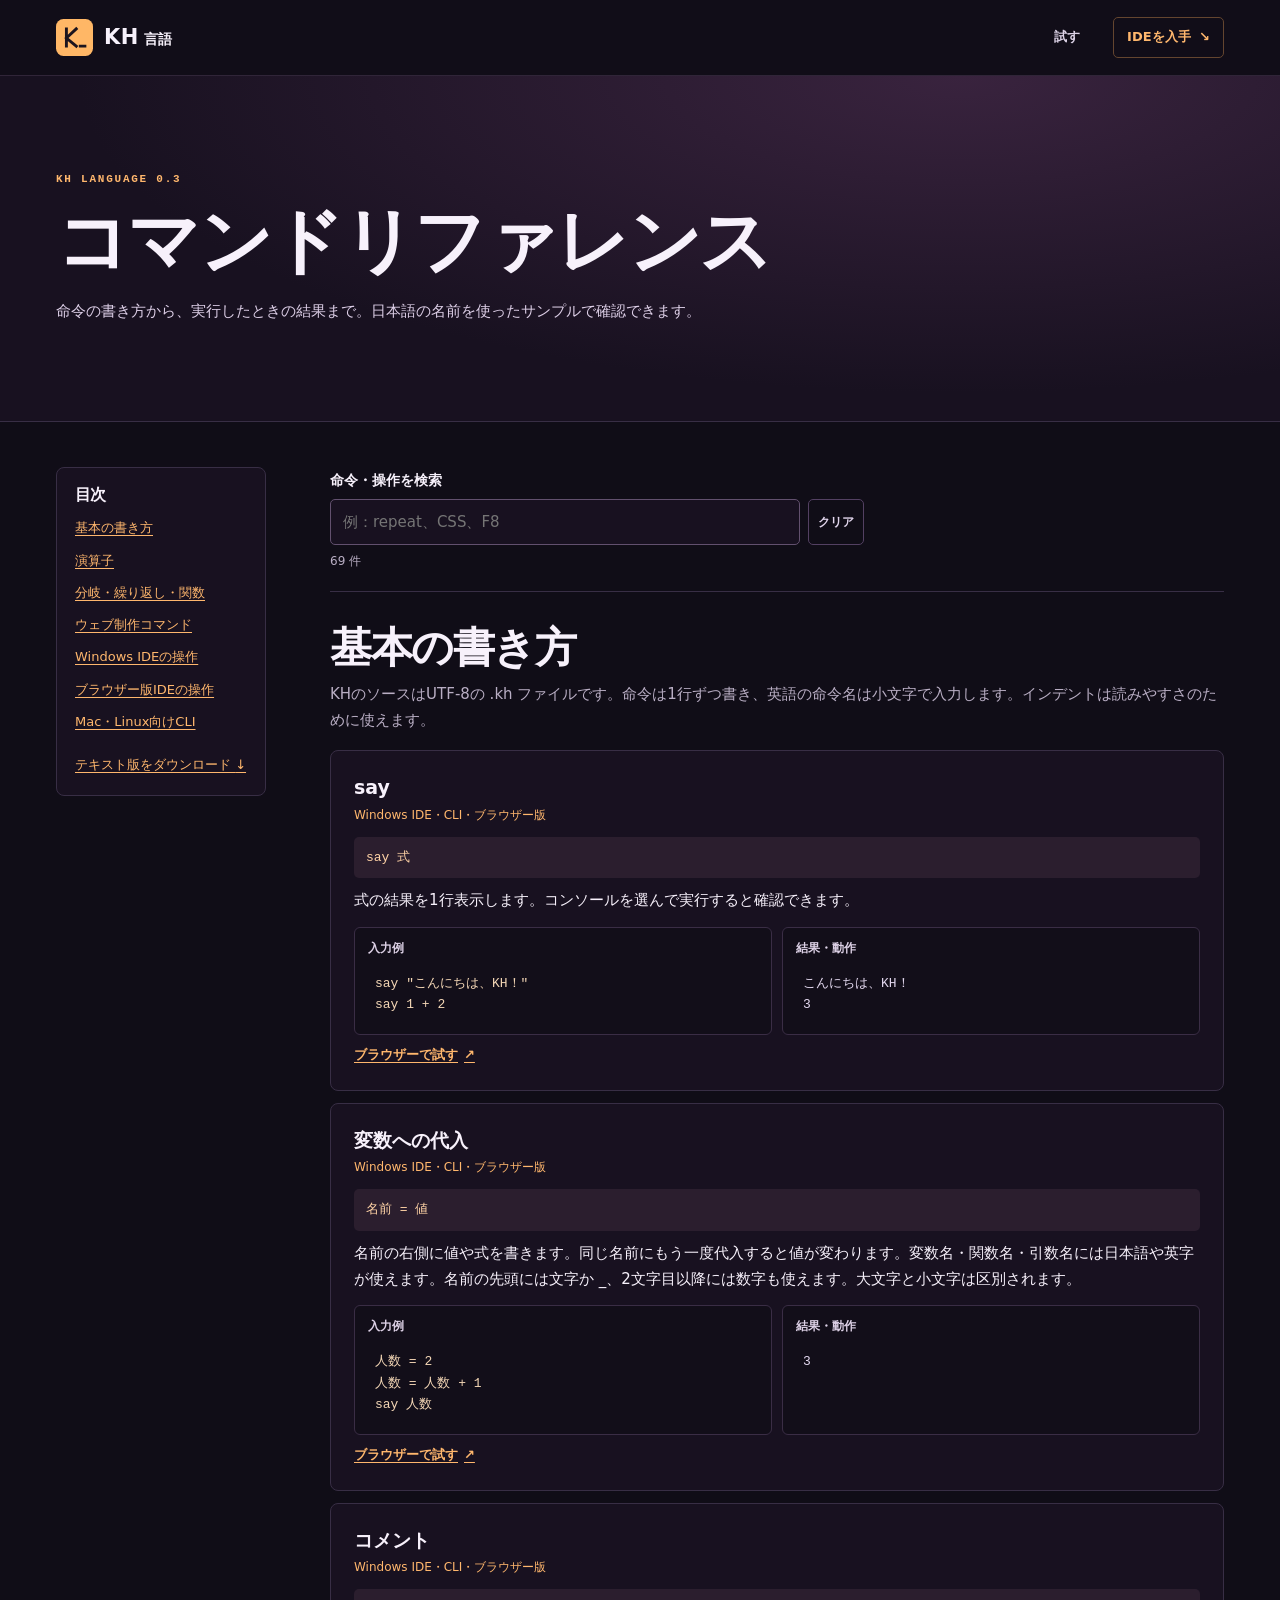
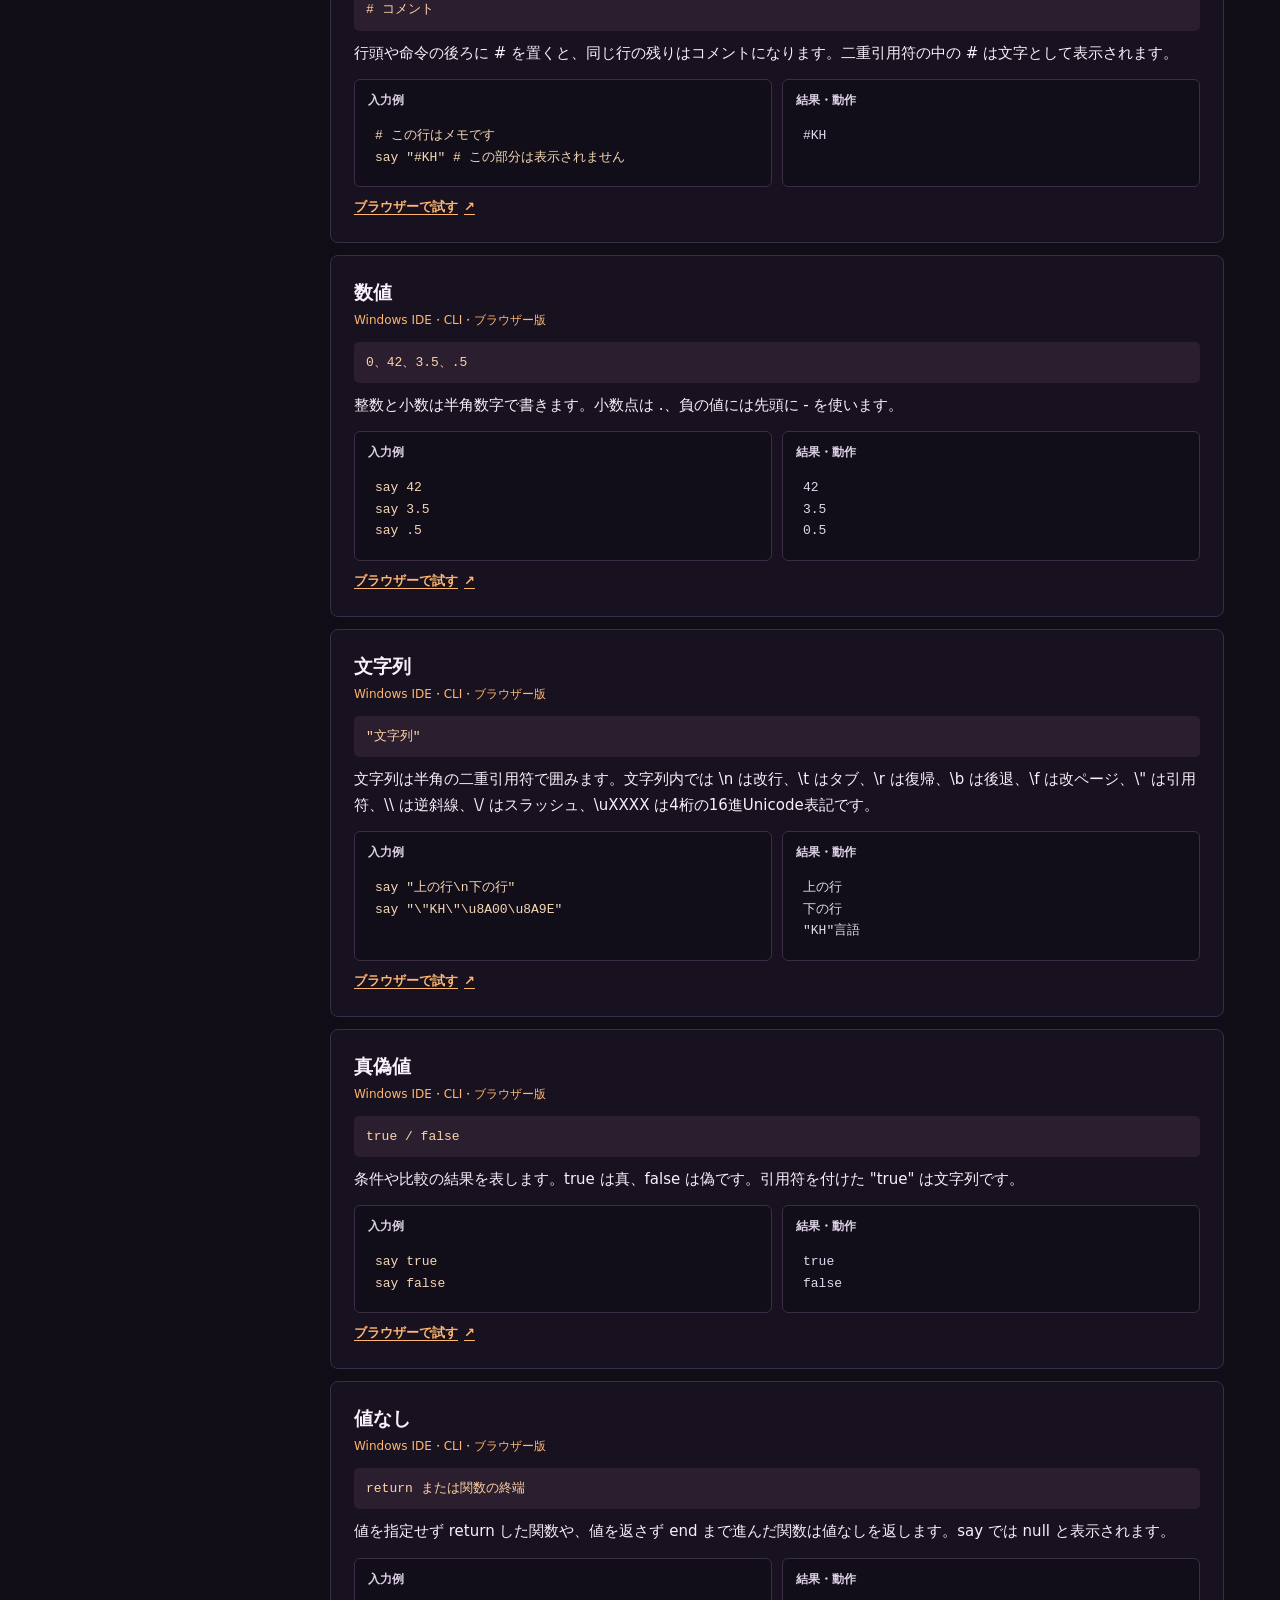
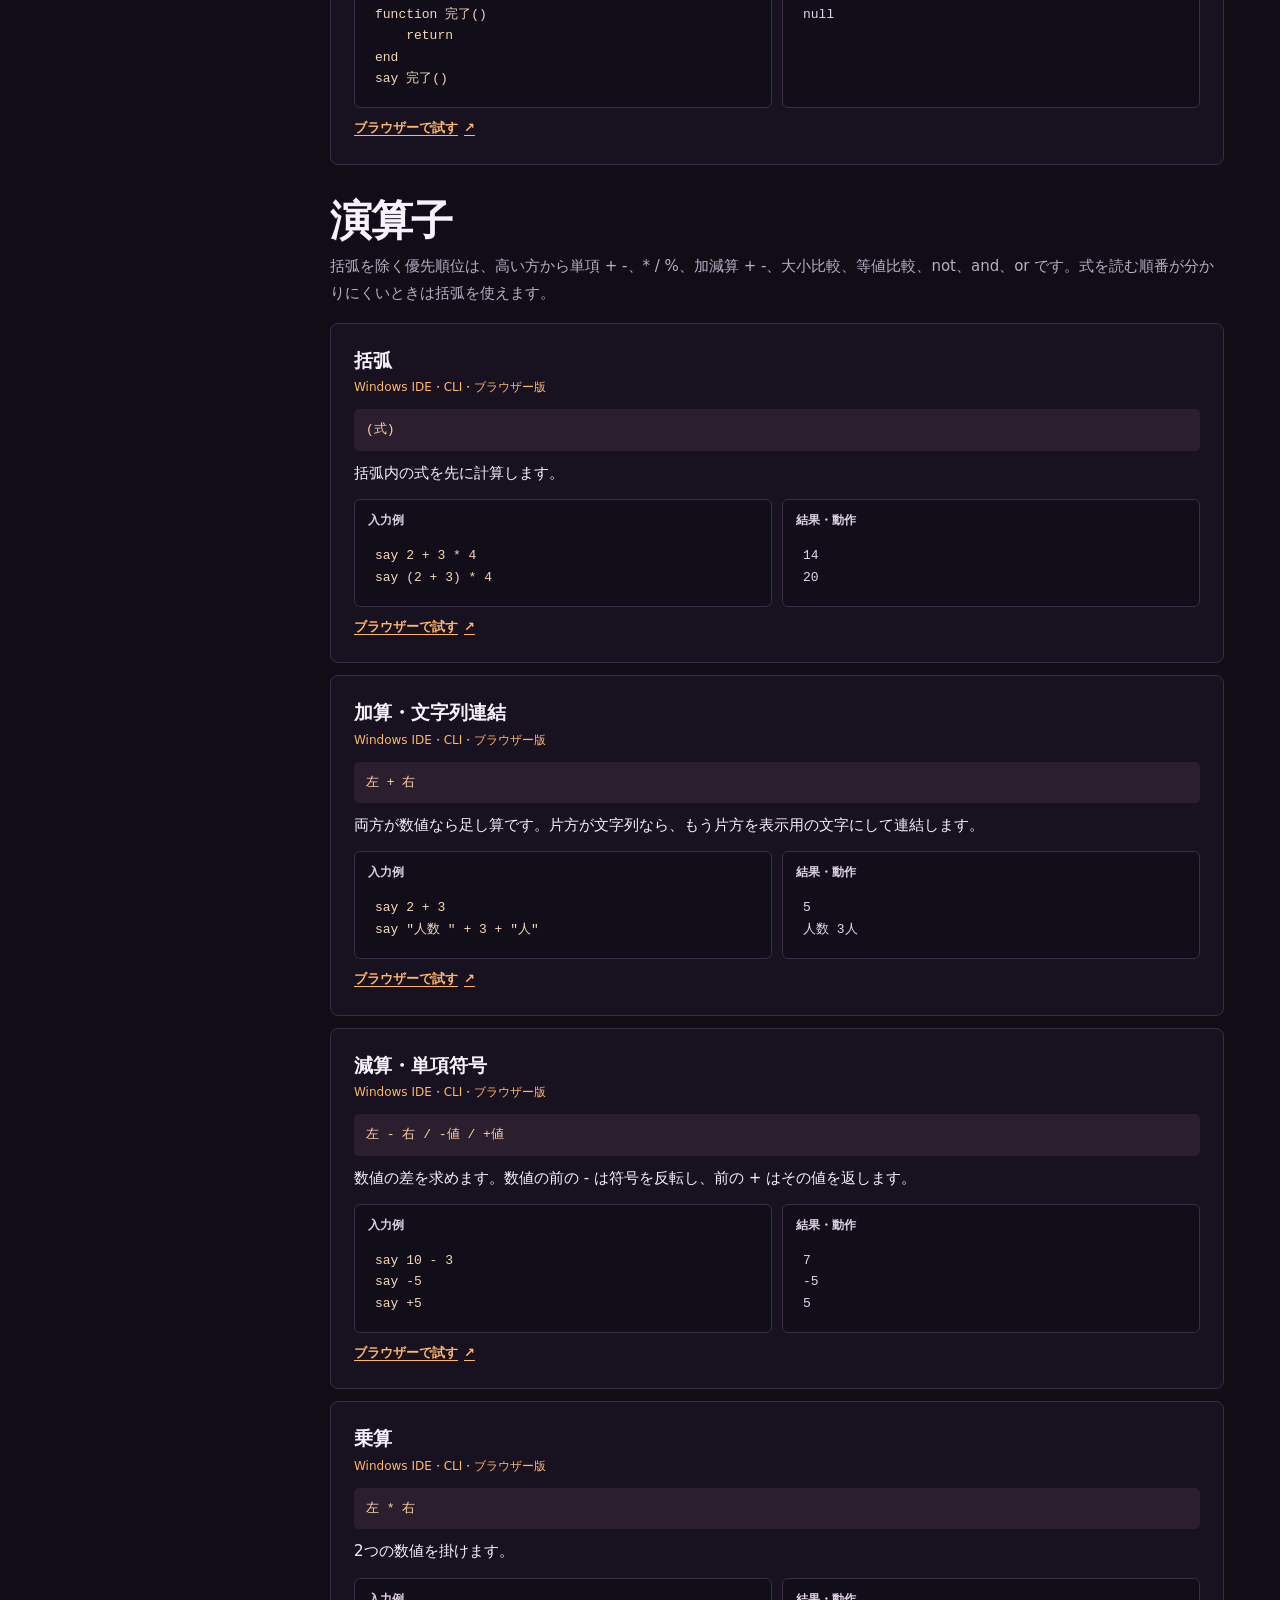
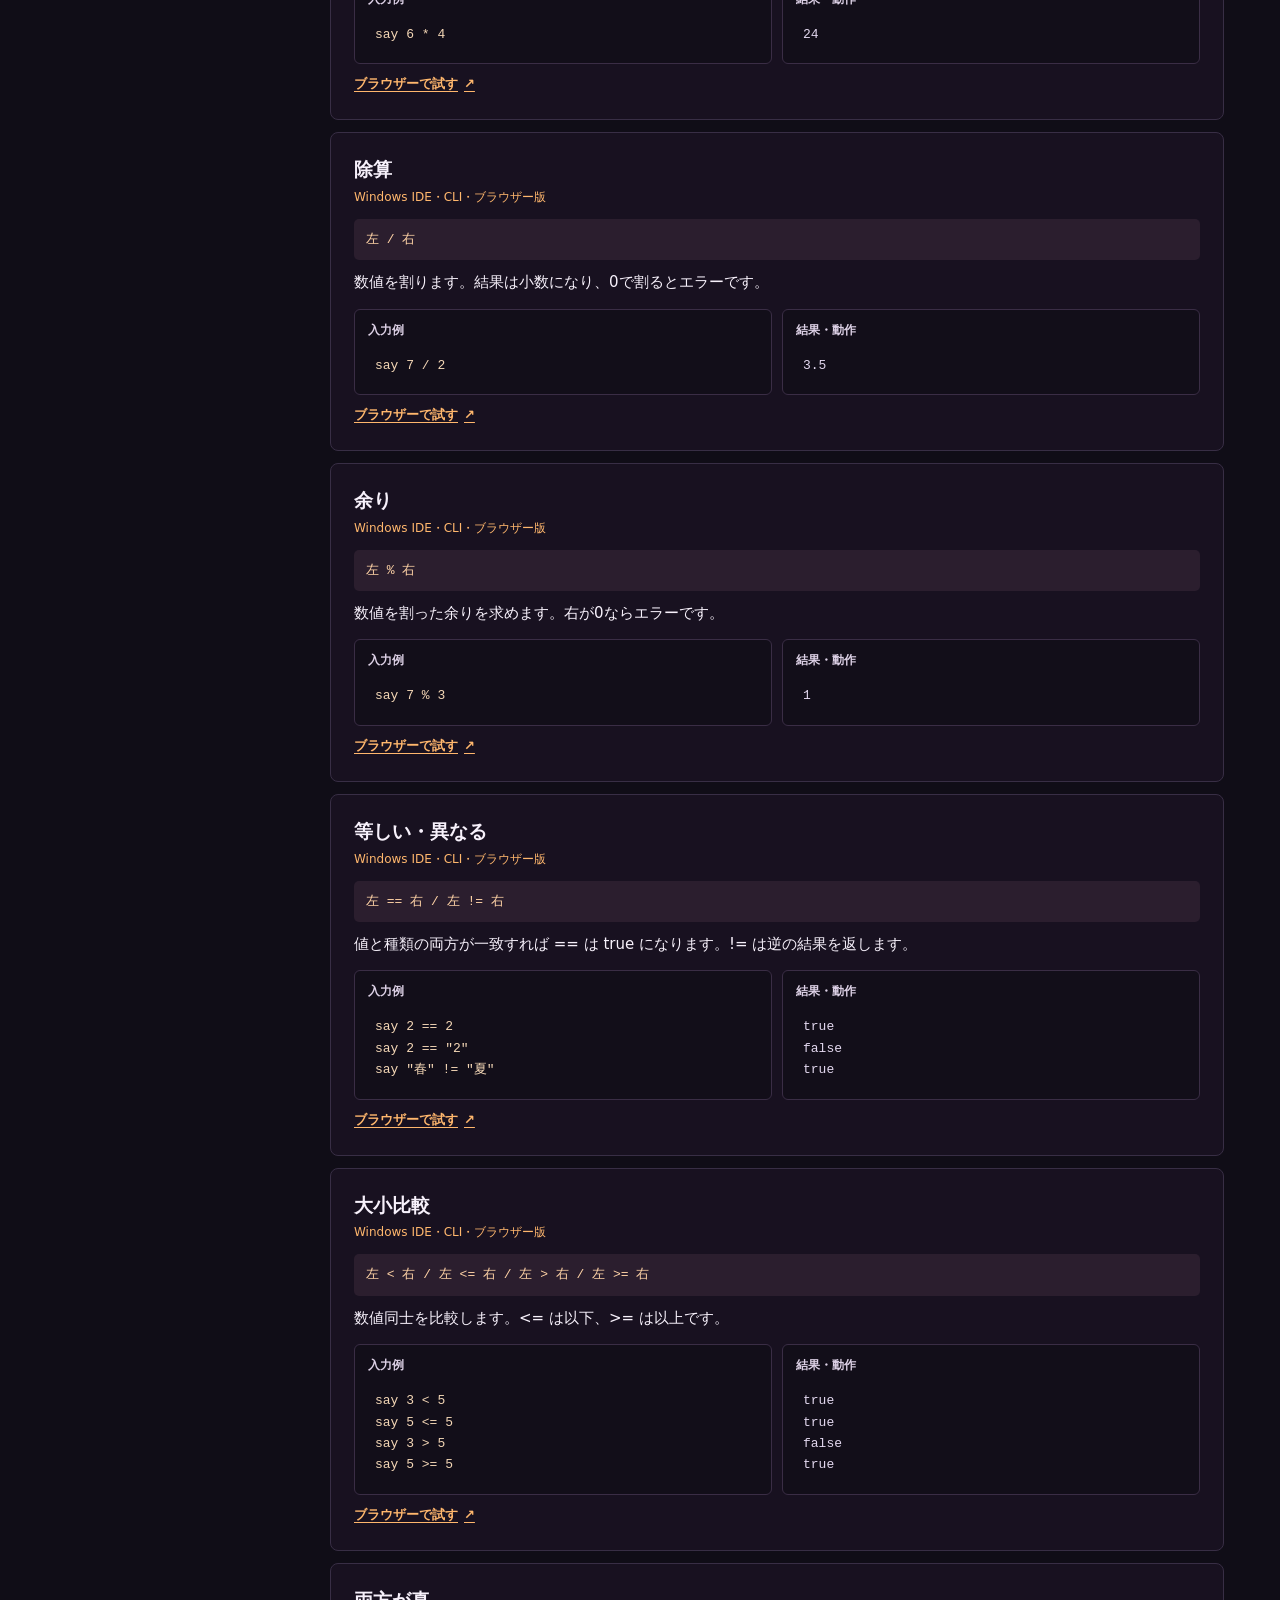
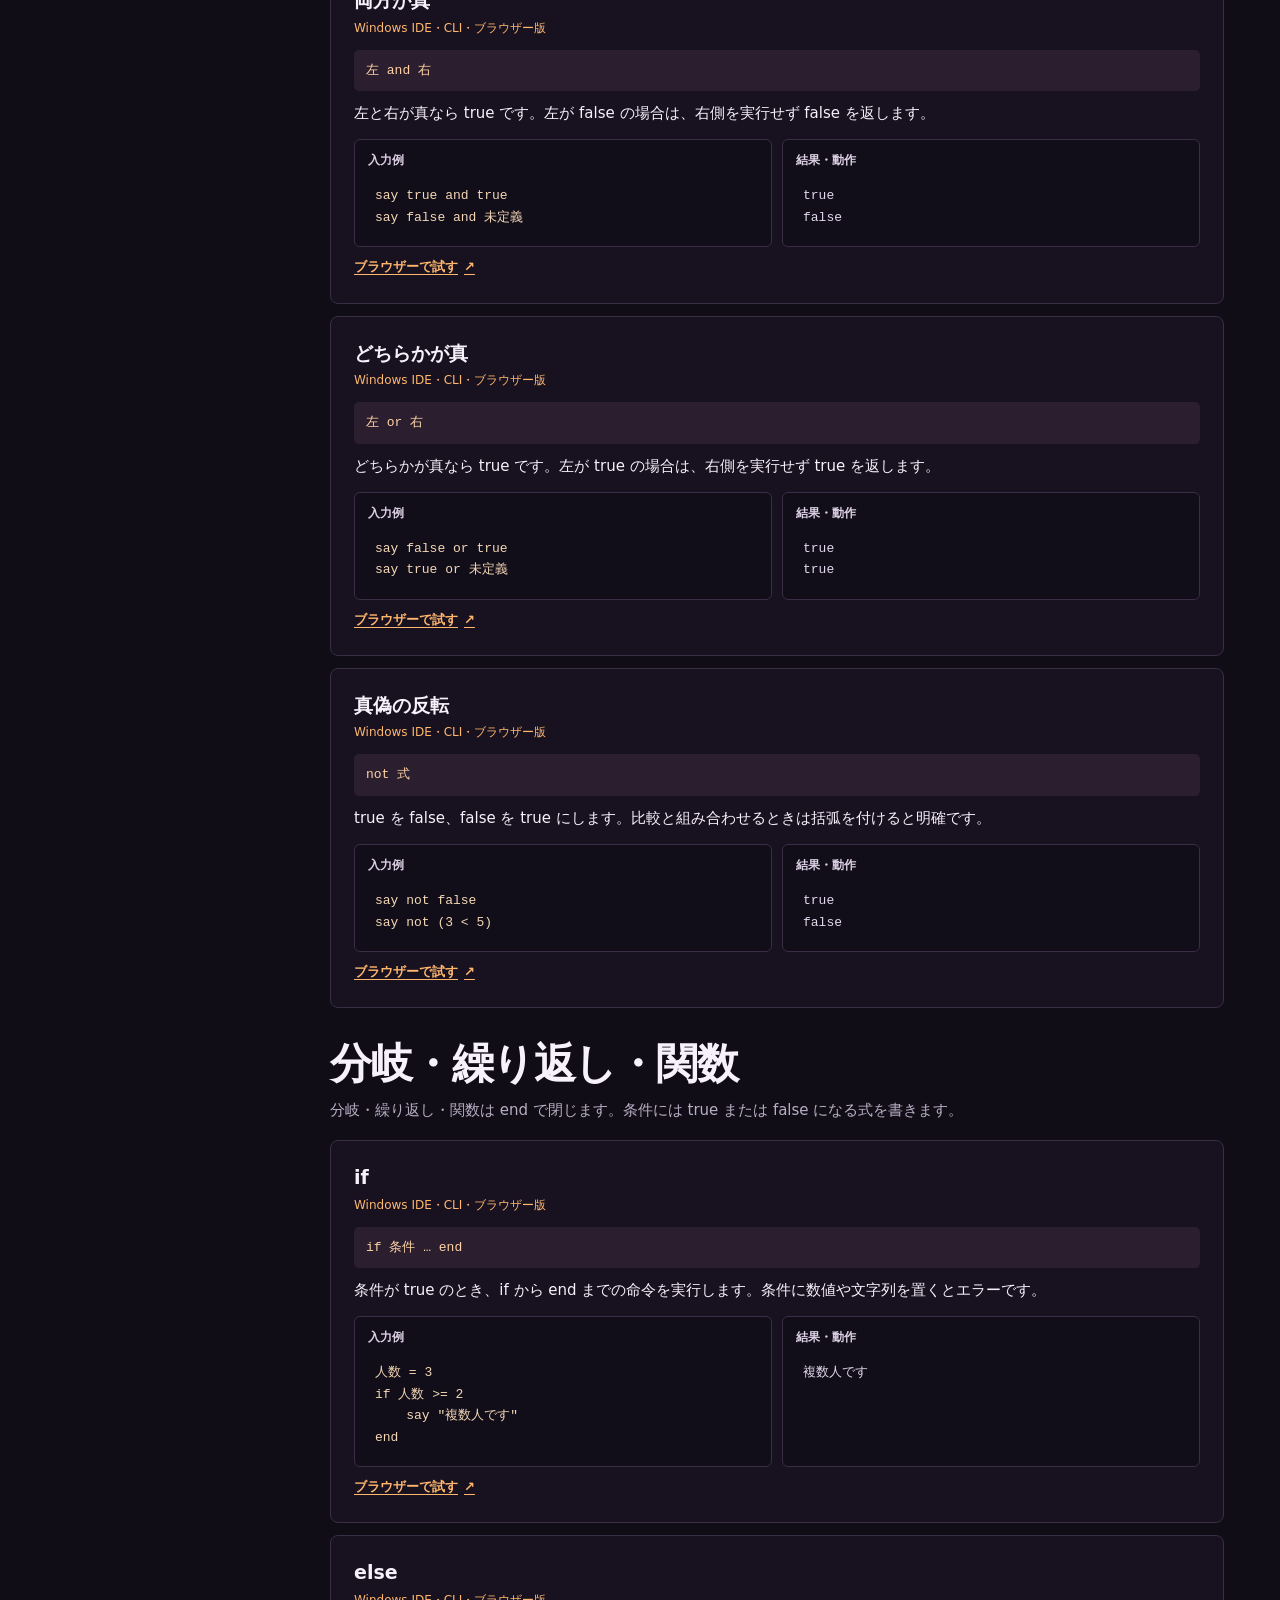
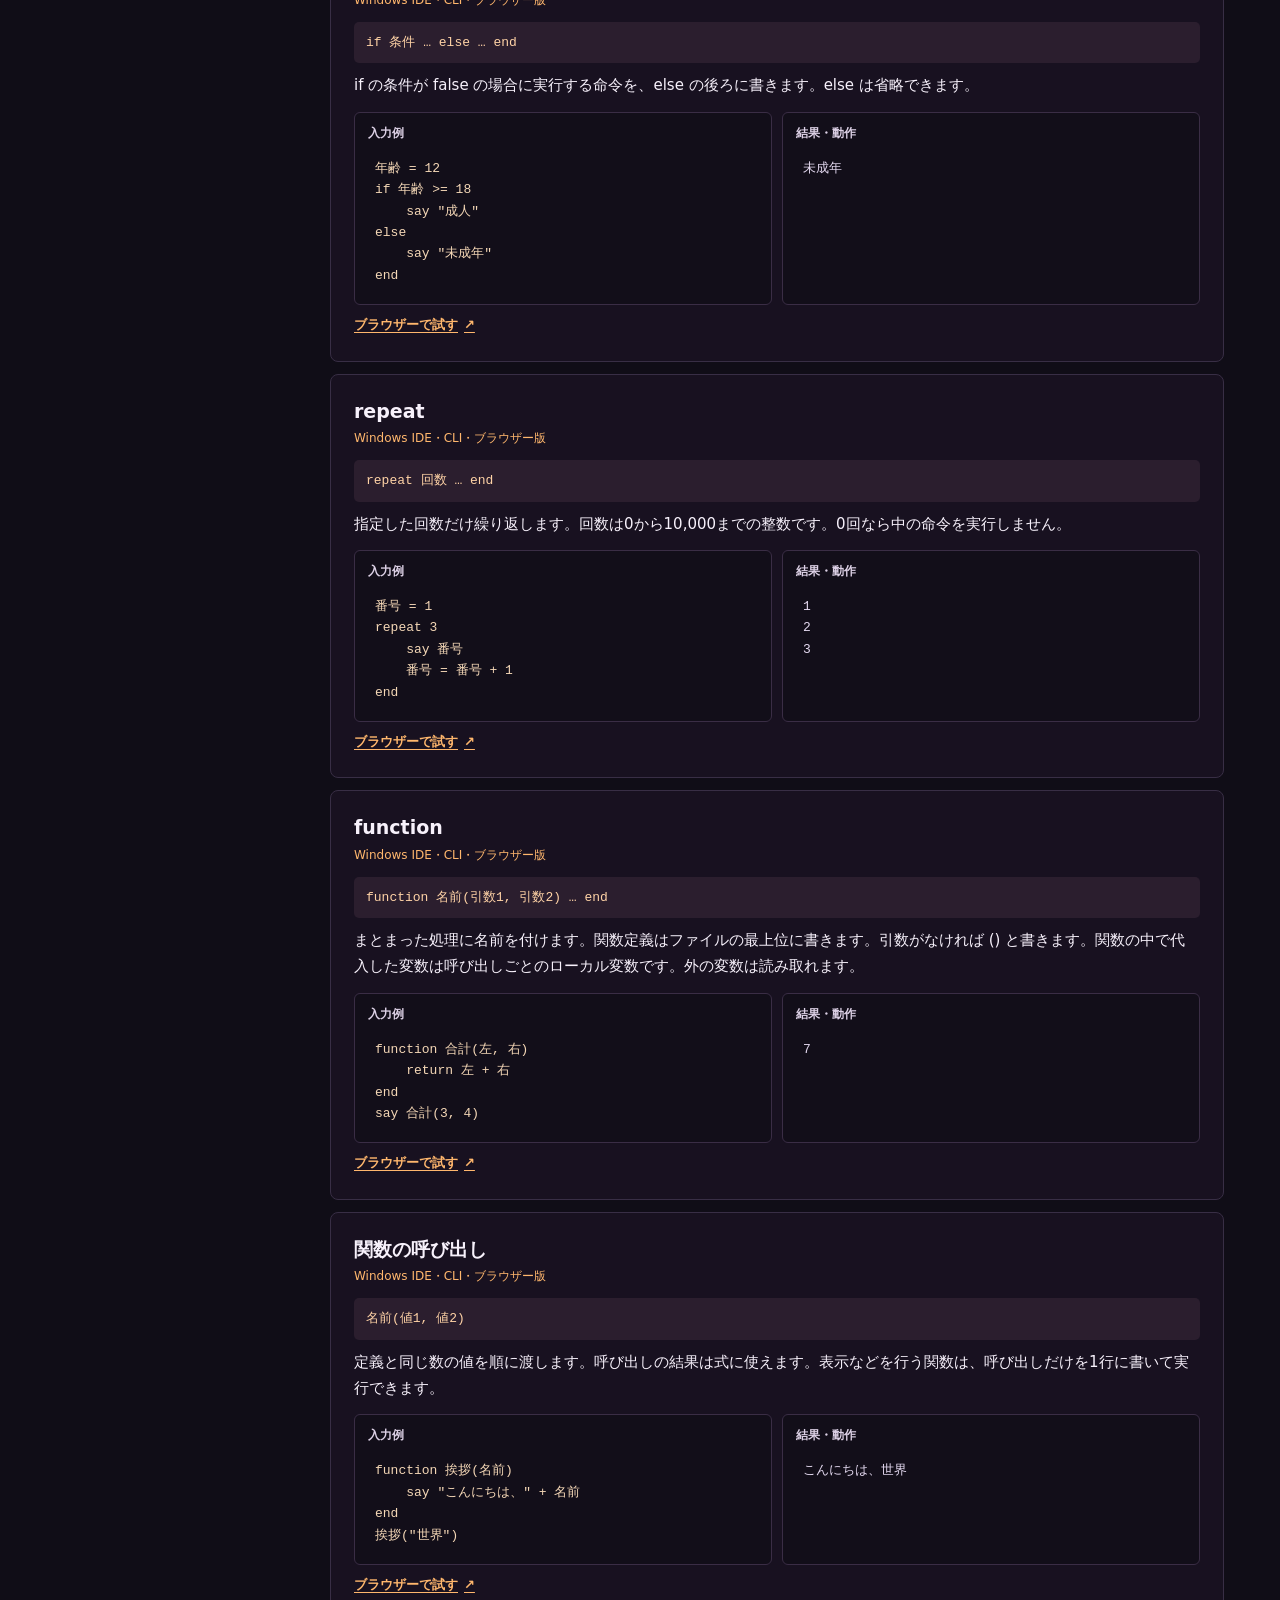
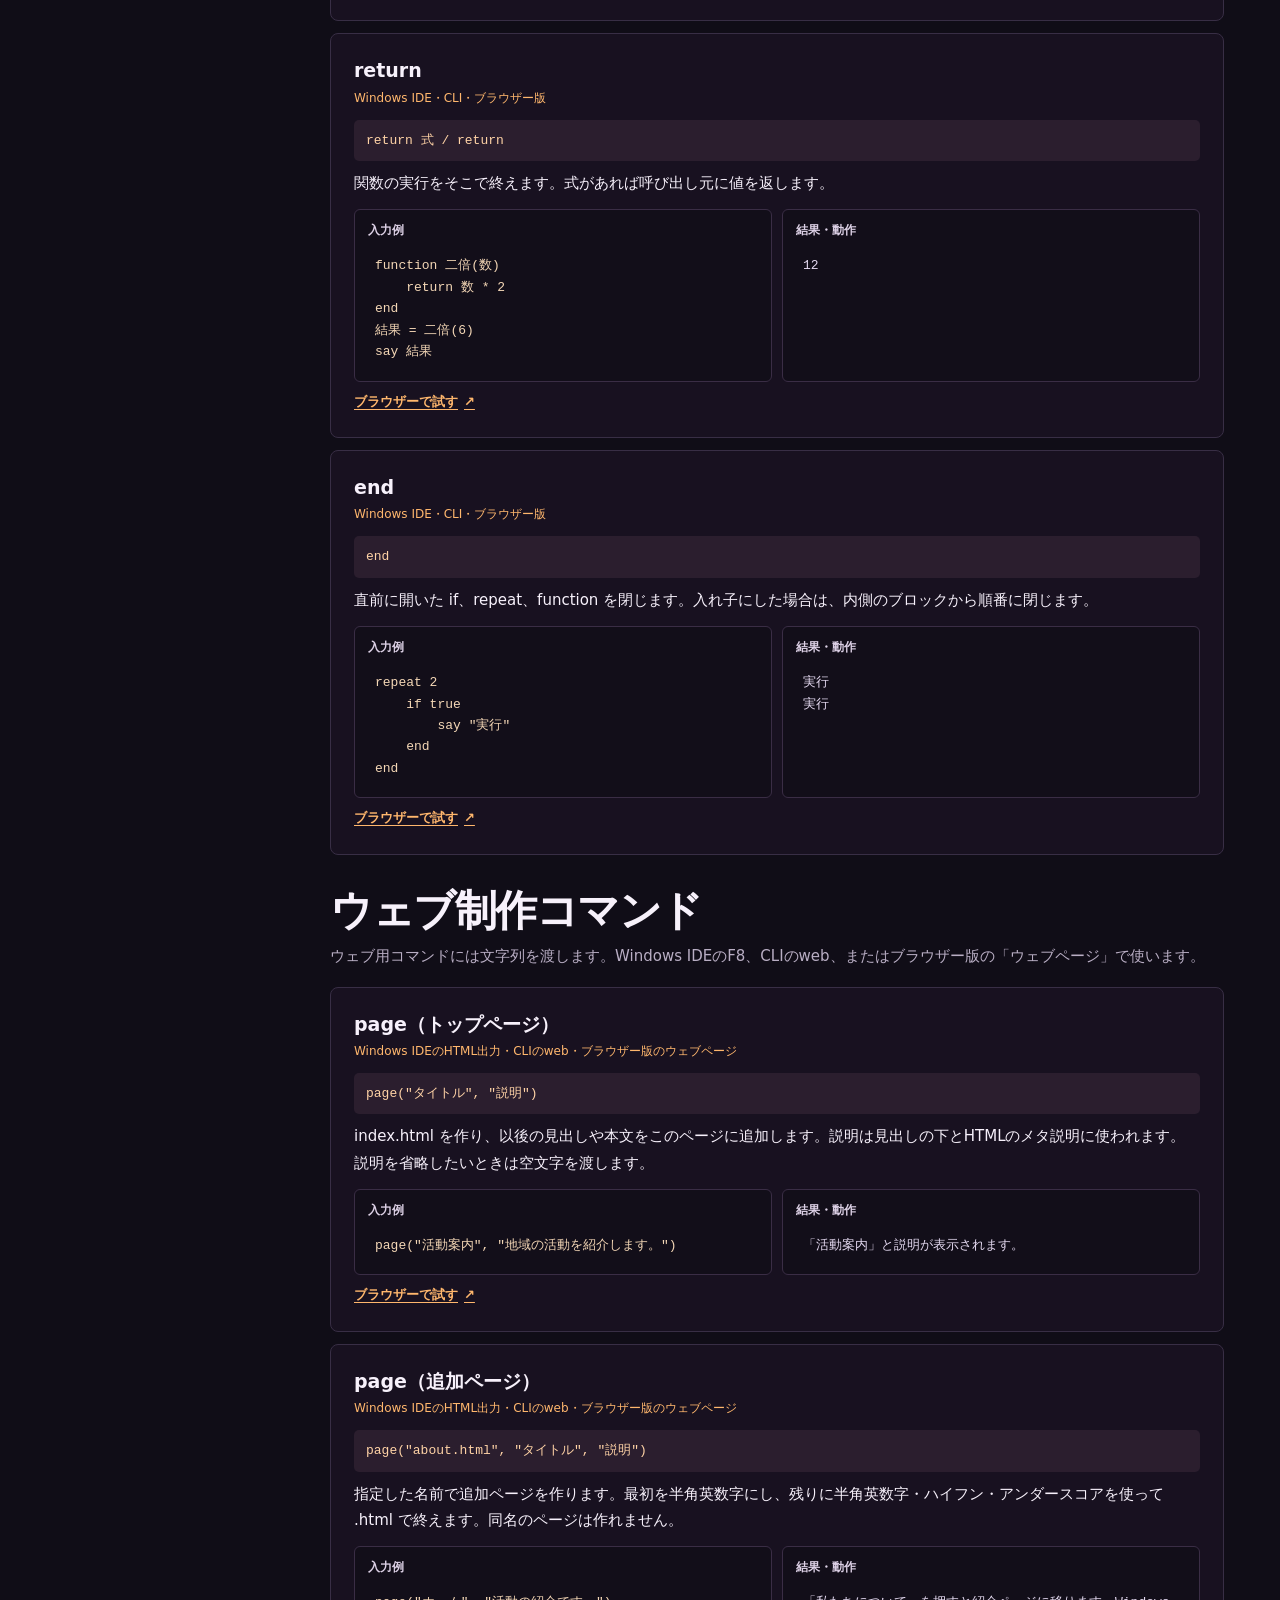
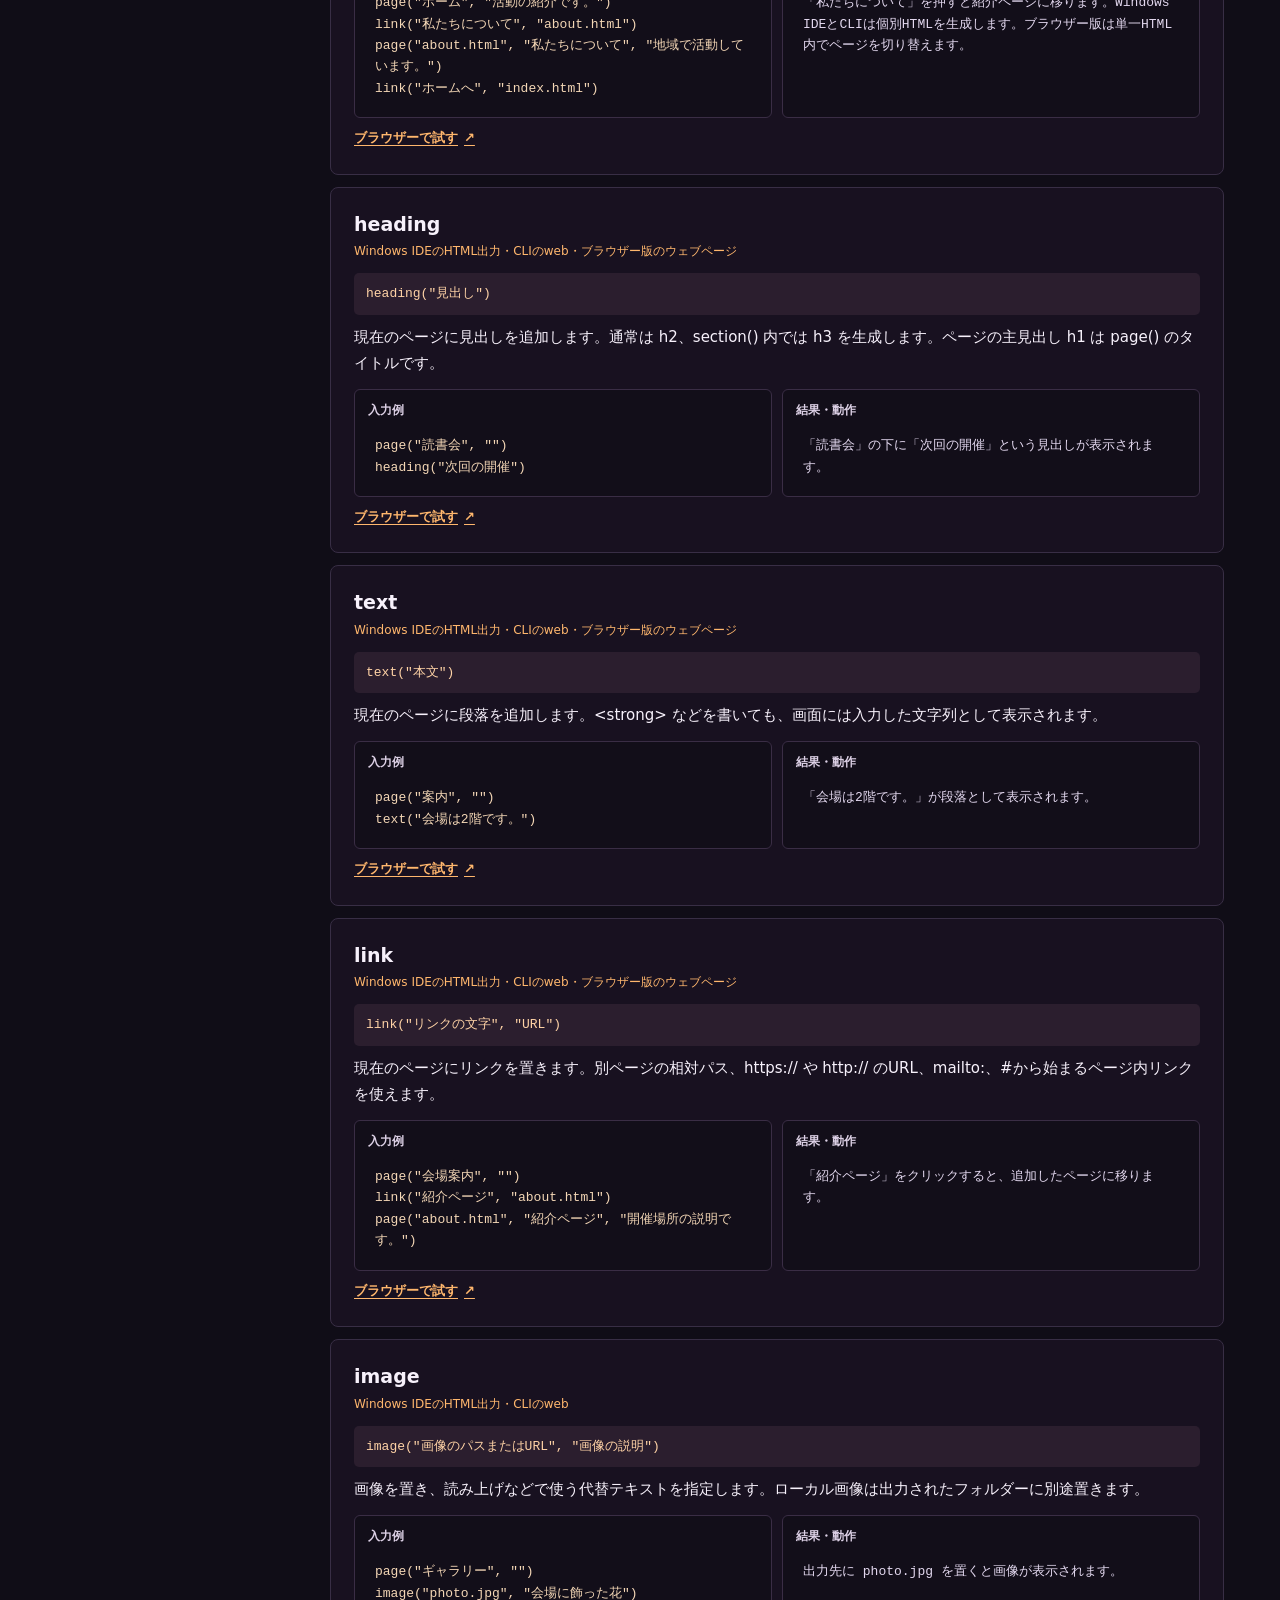
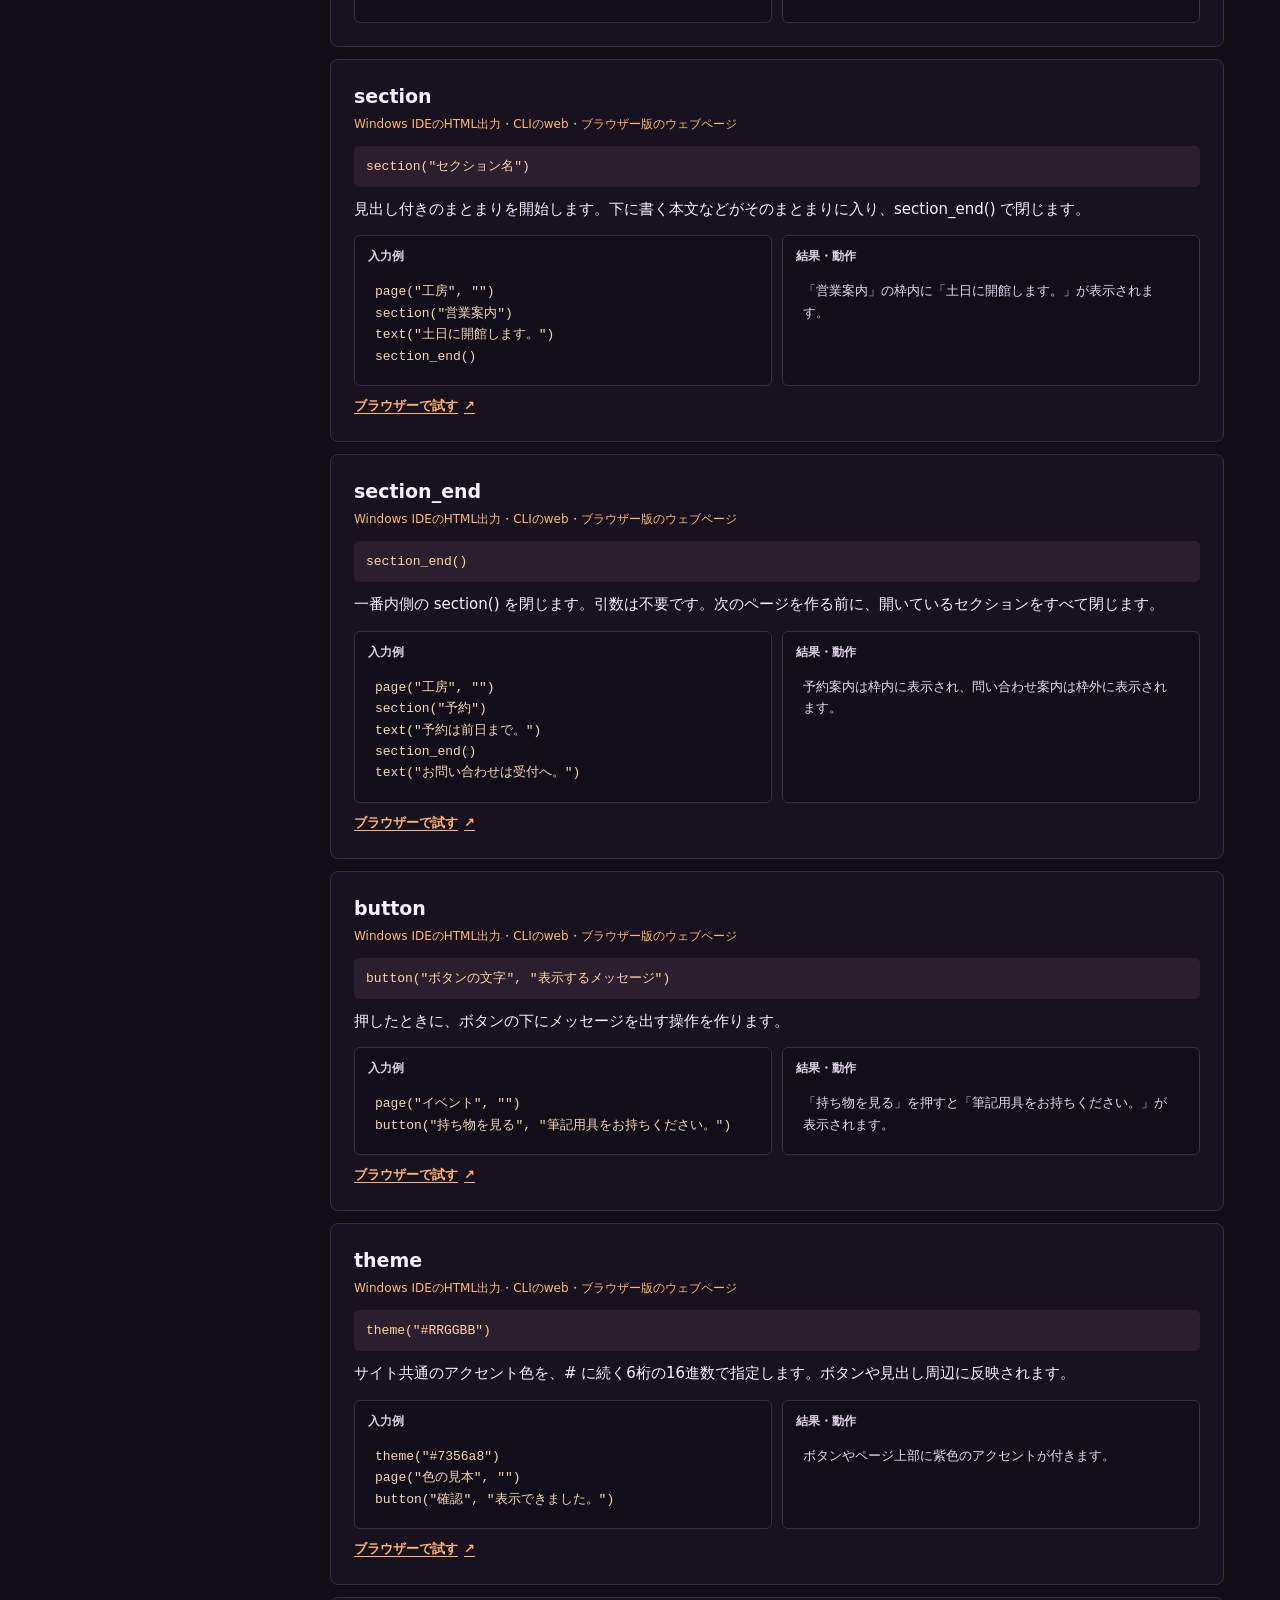
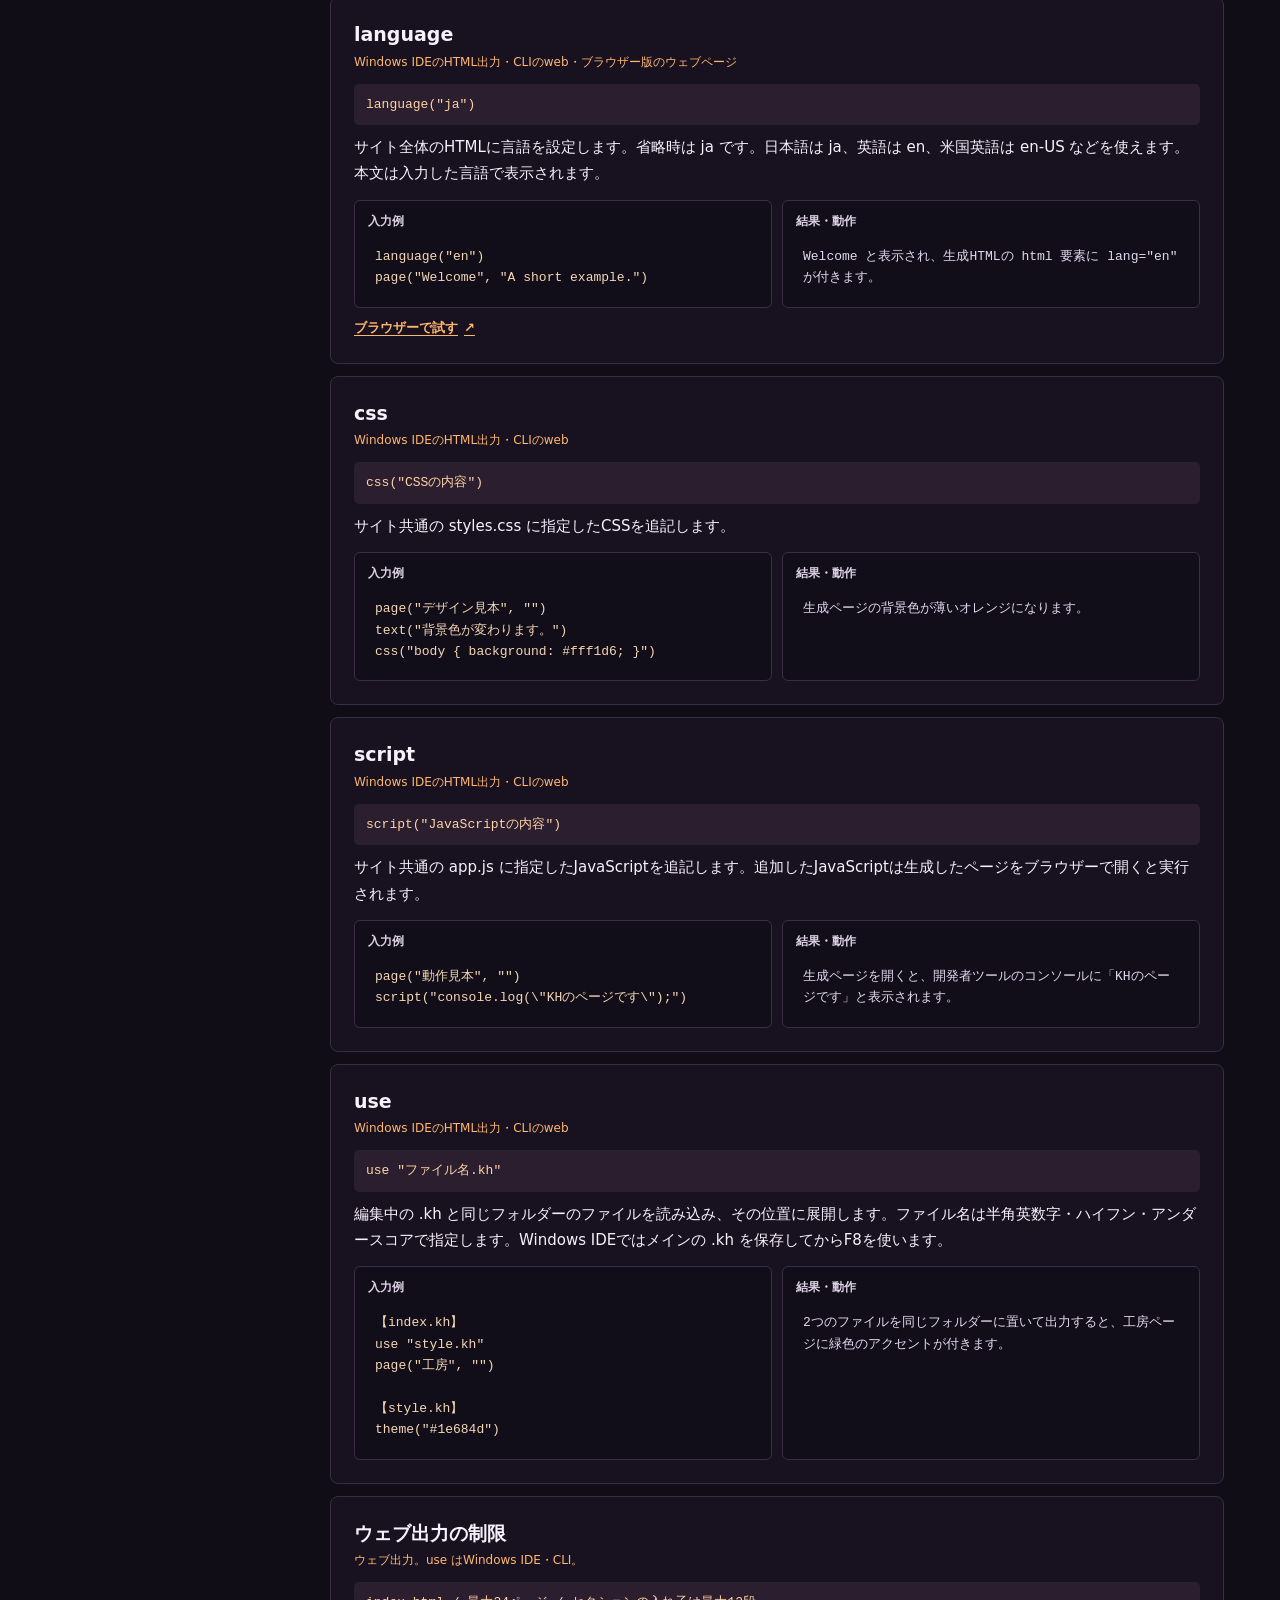
==== commit f5e53e1b: "Add files via upload" ====
--- a/reference/index.html
+++ b/reference/index.html
@@ -656,7 +656,43 @@
   </div>
   
 </article>
-</section><section id="browser" data-group>
+<article class="ref-entry" id="windows-11" data-entry>
+  <h3><a href="#windows-11">入力候補</a></h3>
+  <p class="ref-scope">Windows IDE</p>
+  <pre class="ref-syntax"><code>文字を入力 / Ctrl+Space</code></pre>
+  <p class="ref-description">入力した文字で始まる命令や関数名、編集中のコードにある日本語の名前が候補になります。</p>
+  <div class="ref-pair">
+    <div><h4>入力例</h4><pre><code>te と入力し、候補を ↑ / ↓ で選ぶ。Enter または Tab で確定。</code></pre></div>
+    <div><h4>結果・動作</h4><pre class="ref-result">候補の名前が挿入されます。Esc で閉じます。</pre></div>
+  </div>
+</article><article class="ref-entry" id="windows-12" data-entry>
+  <h3><a href="#windows-12">ひな形の挿入</a></h3>
+  <p class="ref-scope">Windows IDE</p>
+  <pre class="ref-syntax"><code>F2</code></pre>
+  <p class="ref-description">入力候補やカーソル位置の命令を、引数などを含む書式に展開します。</p>
+  <div class="ref-pair">
+    <div><h4>入力例</h4><pre><code>空行に text と入力して F2 を押す。</code></pre></div>
+    <div><h4>結果・動作</h4><pre class="ref-result">text(&quot;本文&quot;) のようなひな形が入り、入力箇所を書き換えられます。</pre></div>
+  </div>
+</article><article class="ref-entry" id="windows-13" data-entry>
+  <h3><a href="#windows-13">命令の説明を表示</a></h3>
+  <p class="ref-scope">Windows IDE</p>
+  <pre class="ref-syntax"><code>命令にマウスを合わせる</code></pre>
+  <p class="ref-description">命令やウェブ用関数の書式と短い説明が表示されます。</p>
+  <div class="ref-pair">
+    <div><h4>入力例</h4><pre><code>page の文字の上にマウスを置く。</code></pre></div>
+    <div><h4>結果・動作</h4><pre class="ref-result">ページ名と説明を指定する書式が表示されます。</pre></div>
+  </div>
+</article><article class="ref-entry" id="windows-14" data-entry>
+  <h3><a href="#windows-14">構文の色分けとエラー表示</a></h3>
+  <p class="ref-scope">Windows IDE</p>
+  <pre class="ref-syntax"><code>入力すると自動でチェック</code></pre>
+  <p class="ref-description">Windows版IDEでは命令・関数名・文字列などを色分けします。長いファイルの色分けは先頭4万文字までです。</p>
+  <div class="ref-pair">
+    <div><h4>入力例</h4><pre><code>say ( と入力して少し待つ。</code></pre></div>
+    <div><h4>結果・動作</h4><pre class="ref-result">構文の間違いに赤い波線が付き、診断欄に行・列・理由が出ます。</pre></div>
+  </div>
+</article></section><section id="browser" data-group>
 <h2>ブラウザー版IDEの操作</h2><p class="ref-intro">Windows・Mac・Linuxで使えます。ウェブページとコンソールにはそれぞれ編集欄があり、実行結果を同じ画面で確認できます。</p>
 <article class="ref-entry" id="browser-1" data-entry>
   <h3><a href="#browser-1">モードを選ぶ</a></h3>
@@ -729,7 +765,34 @@
   </div>
   
 </article>
-</section><section id="cli" data-group>
+<article class="ref-entry" id="browser-assist-1" data-entry>
+  <h3><a href="#browser-assist-1">入力候補</a></h3>
+  <p class="ref-scope">ブラウザー版IDE</p>
+  <pre class="ref-syntax"><code>文字を入力 / Ctrl+Space</code></pre>
+  <p class="ref-description">入力した文字で始まる命令や関数名、編集中のコードにある日本語の名前が候補になります。</p>
+  <div class="ref-pair">
+    <div><h4>入力例</h4><pre><code>te と入力し、候補を ↑ / ↓ で選ぶ。Enter または Tab で確定。</code></pre></div>
+    <div><h4>結果・動作</h4><pre class="ref-result">候補の名前が挿入されます。Esc で閉じます。</pre></div>
+  </div>
+</article><article class="ref-entry" id="browser-assist-2" data-entry>
+  <h3><a href="#browser-assist-2">ひな形の挿入</a></h3>
+  <p class="ref-scope">ブラウザー版IDE</p>
+  <pre class="ref-syntax"><code>F2</code></pre>
+  <p class="ref-description">入力候補やカーソル位置の命令を、引数などを含む書式に展開します。</p>
+  <div class="ref-pair">
+    <div><h4>入力例</h4><pre><code>空行に text と入力して F2 を押す。</code></pre></div>
+    <div><h4>結果・動作</h4><pre class="ref-result">text(&quot;本文&quot;) のようなひな形が入り、入力箇所を書き換えられます。</pre></div>
+  </div>
+</article><article class="ref-entry" id="browser-assist-3" data-entry>
+  <h3><a href="#browser-assist-3">命令の説明を表示</a></h3>
+  <p class="ref-scope">ブラウザー版IDE</p>
+  <pre class="ref-syntax"><code>命令にマウスを合わせる</code></pre>
+  <p class="ref-description">命令やウェブ用関数の書式と短い説明が表示されます。</p>
+  <div class="ref-pair">
+    <div><h4>入力例</h4><pre><code>page の文字の上にマウスを置く。</code></pre></div>
+    <div><h4>結果・動作</h4><pre class="ref-result">ページ名と説明を指定する書式が表示されます。</pre></div>
+  </div>
+</article></section><section id="cli" data-group>
 <h2>Mac・Linux向けCLI</h2><p class="ref-intro">macOSではCコンパイラーとmakeでビルドします。Linux x64では同梱の ./linux-x64/kh も使えます。下の例は、配布ZIPの展開先で実行します。</p>
 <article class="ref-entry" id="cli-1" data-entry>
   <h3><a href="#cli-1">ビルド</a></h3>
